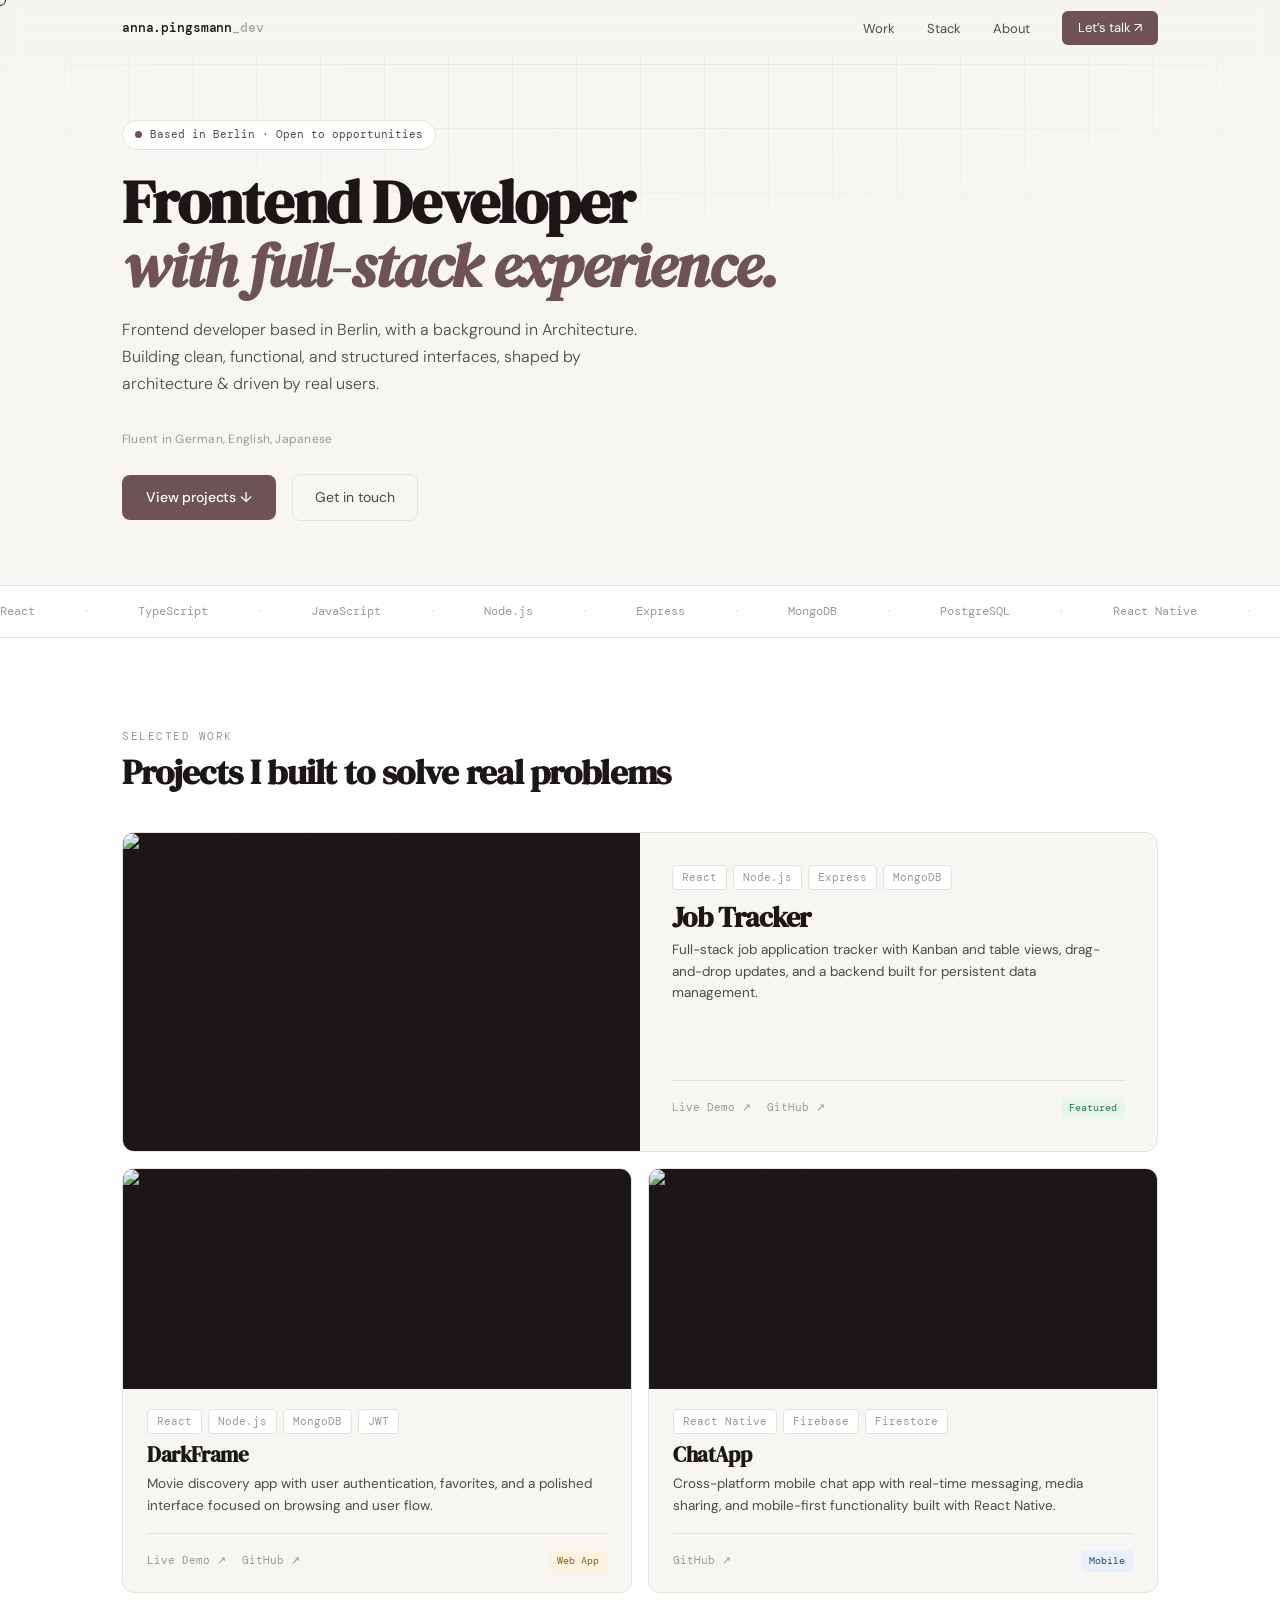
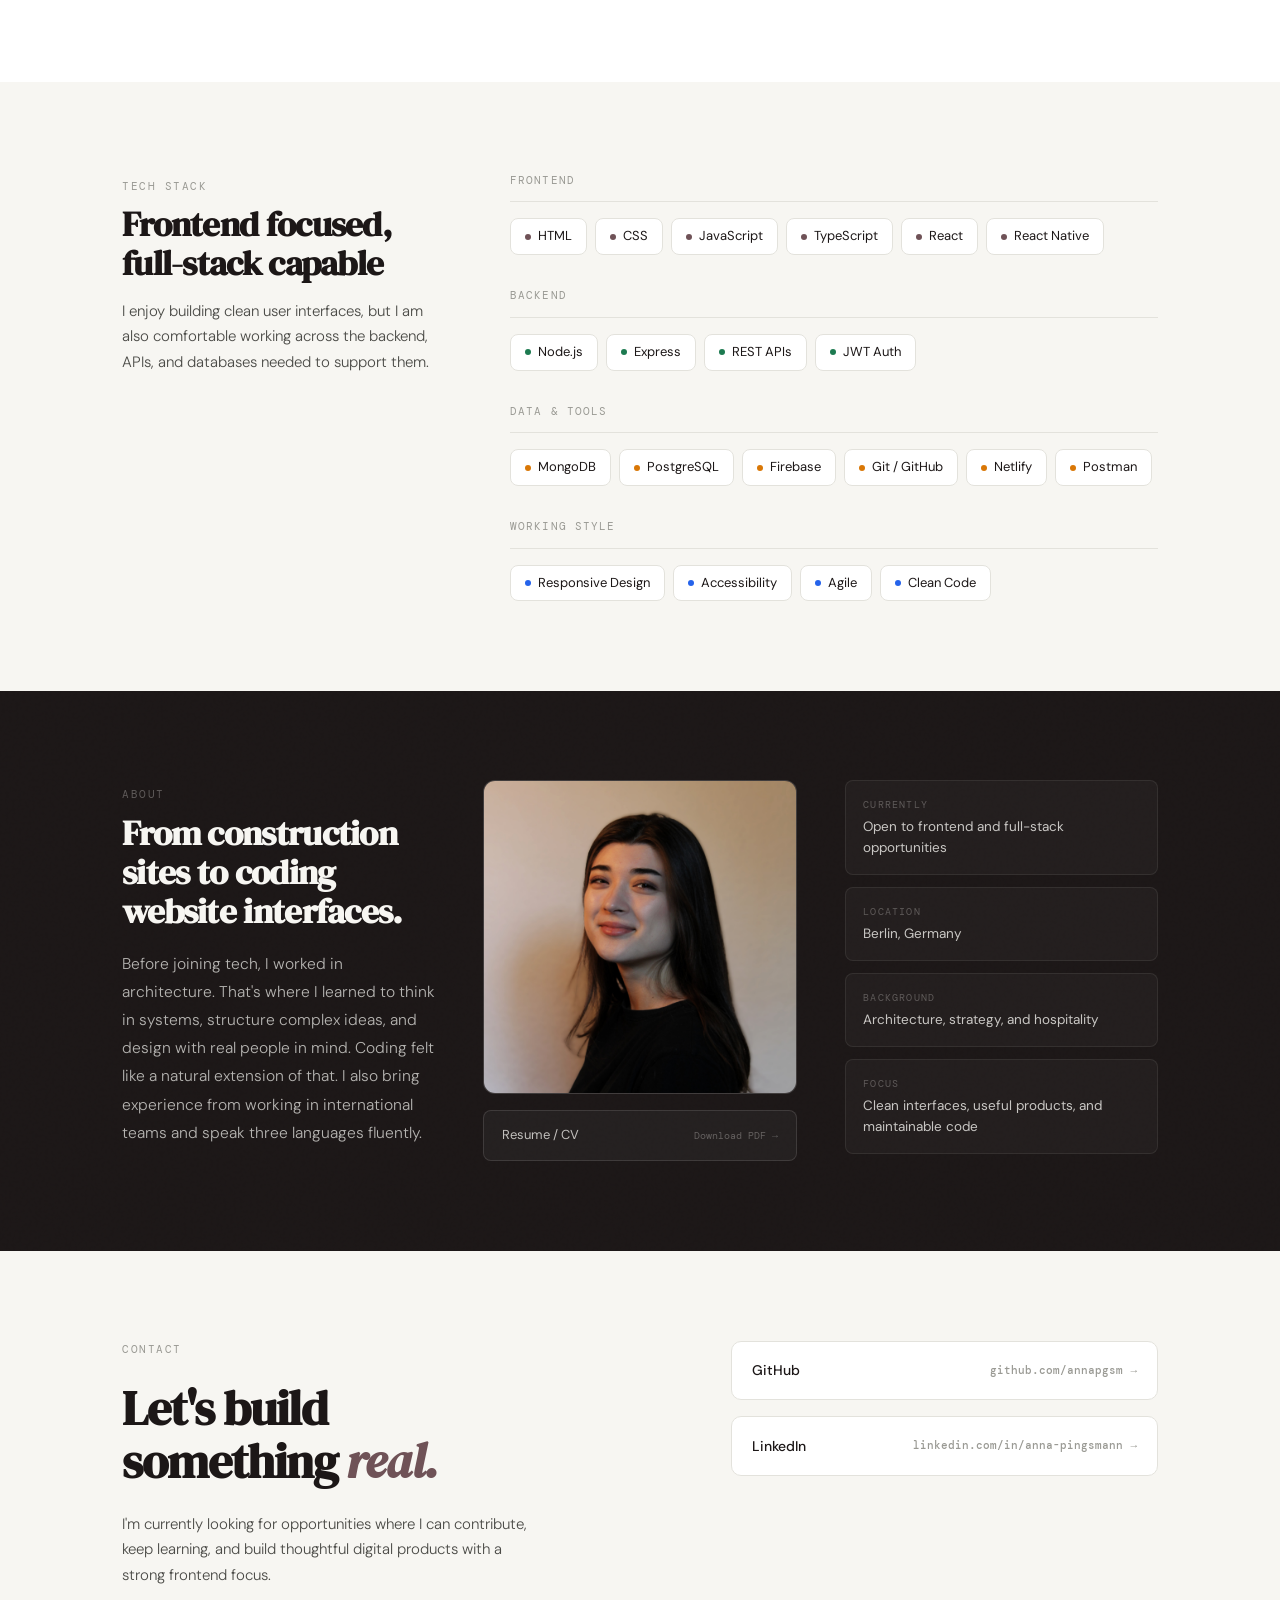
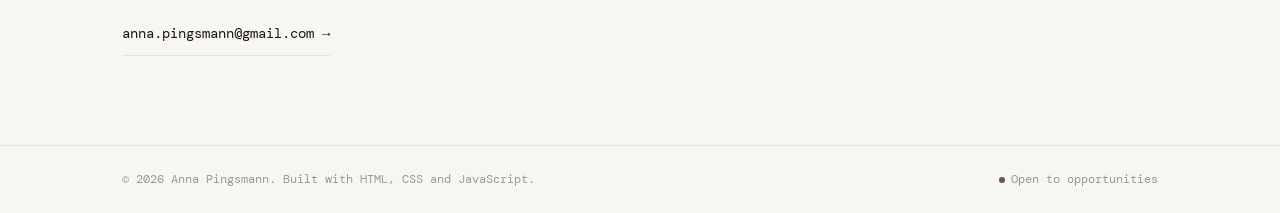
==== index.html @ ace4cfab "feat: set up portfolio layout with hero section, project cards, and styling improvements" ====
<!DOCTYPE html>
<html lang="en">
    <head>
        <meta charset="UTF-8" />
        <meta name="viewport" content="width=device-width, initial-scale=1.0" />
        <title>Anna Pingsmann | Frontend Developer</title>
        <link rel="preconnect" href="https://fonts.googleapis.com">
<link rel="preconnect" href="https://fonts.gstatic.com" crossorigin>
<link href="https://fonts.googleapis.com/css2?family=DM+Serif+Display:ital@0;1&family=DM+Mono:wght@300;400;500&family=DM+Sans:ital,opsz,wght@0,9..40,300;0,9..40,400;0,9..40,500;1,9..40,300&display=swap" rel="stylesheet">
        <link rel="stylesheet" href="styles.css" />
    </head>

    <body>
        <div class="cursor" id="cursor"></div>

        <nav id="nav">
            <div class="nav-inner">
                <a href="#hero" class="nav-logo">anna.pingsmann<span class="nav-logo-suffix">_dev</span></a>

                <ul class="nav-links">
                    <li><a href="#projects">Work</a></li>
                    <li><a href="#skills">Stack</a></li>
                    <li><a href="#about">About</a></li>
                    <li><a href="#contact" class="nav-cta">Let’s talk ↗</a></li>
                </ul>
            </div>
        </nav>

        <main>
            <section id="hero">
                <div class="hero-grid-bg"></div>

                <div class="container hero-inner">
                    <div class="hero-status">
                        <div class="hero-status-dot"></div>
                        <span>Based in Berlin · Open to opportunities</span>
                    </div>

                    <h1 class="hero-headline">
                        Frontend Developer<br />
                        <em>with full-stack experience.</em>
                    </h1>

                    <p class="hero-sub">
Frontend developer based in Berlin, with a background in Architecture. Building clean, functional, and structured interfaces, shaped by architecture & driven by real users.                    </p>

                    <p class="hero-meta">
                     Fluent in German, English, Japanese
                    </p>
                    <br/>
                    <div class="hero-actions">
                        <a href="#projects" class="btn-primary">View projects ↓</a>
                        <a href="#contact" class="btn-secondary">Get in touch</a>
                    </div>
                </div>
            </section>

            <div class="marquee-section" aria-hidden="true">
                <div class="marquee-track">
                    <span class="marquee-item">React</span>
                    <span class="marquee-item">TypeScript</span>
                    <span class="marquee-item">JavaScript</span>
                    <span class="marquee-item">Node.js</span>
                    <span class="marquee-item">Express</span>
                    <span class="marquee-item">MongoDB</span>
                    <span class="marquee-item">PostgreSQL</span>
                    <span class="marquee-item">React Native</span>
                    <span class="marquee-item">Firebase</span>
                    <span class="marquee-item">REST APIs</span>
                    <span class="marquee-item">Git / GitHub</span>
                    <span class="marquee-item">Responsive Design</span>

                    <span class="marquee-item">React</span>
                    <span class="marquee-item">TypeScript</span>
                    <span class="marquee-item">JavaScript</span>
                    <span class="marquee-item">Node.js</span>
                    <span class="marquee-item">Express</span>
                    <span class="marquee-item">MongoDB</span>
                    <span class="marquee-item">PostgreSQL</span>
                    <span class="marquee-item">React Native</span>
                    <span class="marquee-item">Firebase</span>
                    <span class="marquee-item">REST APIs</span>
                    <span class="marquee-item">Git / GitHub</span>
                    <span class="marquee-item">Responsive Design</span>
                </div>
            </div>

            <section id="projects">
                <div class="container">
                    <div class="section-header reveal">
                        <div class="section-header-left">
                            <span class="section-label">Selected work</span>
                            <h2 class="section-title">Projects I built to solve real problems</h2>
                        </div>
                    </div>

                    <div class="projects-grid">
                        <article class="project-card featured reveal">
                            <div class="card-preview">
                                <img
                                    src="assets/projects/job-tracker/job-tracker-cover.jpg"
                                    alt="Screenshot of the Job Tracker application"
                                    class="project-image"
                                />
                            </div>

                            <div class="card-body">
                                <div>
                                    <div class="card-tags card-tags-large">
                                        <span class="tag">React</span>
                                        <span class="tag">Node.js</span>
                                        <span class="tag">Express</span>
                                        <span class="tag">MongoDB</span>
                                    </div>

                                    <h3 class="card-title">Job Tracker</h3>

                                    <p class="card-desc">
                                        Full-stack job application tracker with Kanban and table views,
                                        drag-and-drop updates, and a backend built for persistent data
                                        management.
                                    </p>
                                </div>

                                <div class="card-foot">
                                    <div class="card-links">
                                        <a href="#" class="card-link">Live Demo ↗</a>
                                        <a href="#" class="card-link">GitHub ↗</a>
                                    </div>
                                    <span class="card-badge badge-green">Featured</span>
                                </div>
                            </div>
                        </article>

                        <article class="project-card reveal reveal-delay-1">
                            <div class="card-preview">
                                <img
                                    src="assets/projects/darkframe/darkframe-cover.jpg"
                                    alt="Screenshot of the DarkFrame application"
                                    class="project-image"
                                />
                            </div>

                            <div class="card-body">
                                <div>
                                    <div class="card-tags card-tags-small">
                                        <span class="tag">React</span>
                                        <span class="tag">Node.js</span>
                                        <span class="tag">MongoDB</span>
                                        <span class="tag">JWT</span>
                                    </div>

                                    <h3 class="card-title">DarkFrame</h3>

                                    <p class="card-desc">
                                        Movie discovery app with user authentication, favorites, and a
                                        polished interface focused on browsing and user flow.
                                    </p>
                                </div>

                                <div class="card-foot">
                                    <div class="card-links">
                                        <a href="#" class="card-link">Live Demo ↗</a>
                                        <a href="#" class="card-link">GitHub ↗</a>
                                    </div>
                                    <span class="card-badge badge-amber">Web App</span>
                                </div>
                            </div>
                        </article>

                        <article class="project-card reveal reveal-delay-2">
                            <div class="card-preview">
                                <img
                                    src="assets/projects/chatapp/chatapp-cover.jpg"
                                    alt="Screenshot of the ChatApp mobile application"
                                    class="project-image"
                                />
                            </div>

                            <div class="card-body">
                                <div>
                                    <div class="card-tags card-tags-small">
                                        <span class="tag">React Native</span>
                                        <span class="tag">Firebase</span>
                                        <span class="tag">Firestore</span>
                                    </div>

                                    <h3 class="card-title">ChatApp</h3>

                                    <p class="card-desc">
                                        Cross-platform mobile chat app with real-time messaging, media
                                        sharing, and mobile-first functionality built with React Native.
                                    </p>
                                </div>

                                <div class="card-foot">
                                    <div class="card-links">
                                        <a href="#" class="card-link">GitHub ↗</a>
                                    </div>
                                    <span class="card-badge badge-blue">Mobile</span>
                                </div>
                            </div>
                        </article>
                    </div>
                </div>
            </section>

            <section id="skills">
                <div class="container">
                    <div class="skills-layout">
                        <div class="skills-intro reveal">
                            <span class="section-label">Tech stack</span>
                            <h2 class="section-title skills-title">Frontend focused,<br />full-stack capable</h2>
                            <p>
                                I enjoy building clean user interfaces, but I am also comfortable
                                working across the backend, APIs, and databases needed to support them.
                            </p>
                        </div>

                        <div class="skills-groups">
                            <div class="reveal">
                                <div class="skill-group-label">Frontend</div>
                                <div class="skill-items">
                                    <span class="skill-pill"><span class="skill-dot dot-accent"></span>HTML</span>
                                    <span class="skill-pill"><span class="skill-dot dot-accent"></span>CSS</span>
                                    <span class="skill-pill"><span class="skill-dot dot-accent"></span>JavaScript</span>
                                    <span class="skill-pill"><span class="skill-dot dot-accent"></span>TypeScript</span>
                                    <span class="skill-pill"><span class="skill-dot dot-accent"></span>React</span>
                                    <span class="skill-pill"><span class="skill-dot dot-accent"></span>React Native</span>
                                </div>
                            </div>

                            <div class="reveal reveal-delay-1">
                                <div class="skill-group-label">Backend</div>
                                <div class="skill-items">
                                    <span class="skill-pill"><span class="skill-dot dot-green"></span>Node.js</span>
                                    <span class="skill-pill"><span class="skill-dot dot-green"></span>Express</span>
                                    <span class="skill-pill"><span class="skill-dot dot-green"></span>REST APIs</span>
                                    <span class="skill-pill"><span class="skill-dot dot-green"></span>JWT Auth</span>
                                </div>
                            </div>

                            <div class="reveal reveal-delay-2">
                                <div class="skill-group-label">Data &amp; Tools</div>
                                <div class="skill-items">
                                    <span class="skill-pill"><span class="skill-dot dot-amber"></span>MongoDB</span>
                                    <span class="skill-pill"><span class="skill-dot dot-amber"></span>PostgreSQL</span>
                                    <span class="skill-pill"><span class="skill-dot dot-amber"></span>Firebase</span>
                                    <span class="skill-pill"><span class="skill-dot dot-amber"></span>Git / GitHub</span>
                                    <span class="skill-pill"><span class="skill-dot dot-amber"></span>Netlify</span>
                                    <span class="skill-pill"><span class="skill-dot dot-amber"></span>Postman</span>
                                </div>
                            </div>

                            <div class="reveal reveal-delay-3">
                                <div class="skill-group-label">Working Style</div>
                                <div class="skill-items">
                                    <span class="skill-pill"><span class="skill-dot dot-blue"></span>Responsive Design</span>
                                    <span class="skill-pill"><span class="skill-dot dot-blue"></span>Accessibility</span>
                                    <span class="skill-pill"><span class="skill-dot dot-blue"></span>Agile</span>
                                    <span class="skill-pill"><span class="skill-dot dot-blue"></span>Clean Code</span>
                                </div>
                            </div>
                        </div>
                    </div>
                </div>
            </section>

            <section id="about">
                <div class="about-noise"></div>

                <div class="container">
                    <div class="about-layout">
                        <div class="reveal">
                            <span class="section-label">About</span>
                            <h2 class="section-title">From construction sites to coding<br />website interfaces.</h2>
                            <p class="about-text">
                                Before joining tech, I worked in architecture. That's where I learned to think in systems, structure complex ideas, and design with real people in mind. 
                                Coding felt like a natural extension of that. 
                                I also bring experience from working in international teams and speak three languages fluently.
                            </p>
                        </div>

                        <div class="pfp-wrap reveal reveal-delay-1">
                            <div class="pfp">
                                <img
                                    src="assets/profile/profile.jpg"
                                    alt="Portrait of Anna Pingsmann"
                                    class="profile-image"
                                />
                            </div>

                            <a href="assets/resume.pdf" class="resume-btn" target="_blank" rel="noopener">
                                Resume / CV
                                <span>Download PDF →</span>
                            </a>
                        </div>

                        <div class="about-facts reveal reveal-delay-2">
                            <div class="about-fact">
                                <div class="about-fact-label">Currently</div>
                                <div class="about-fact-val">Open to frontend and full-stack opportunities</div>
                            </div>

                            <div class="about-fact">
                                <div class="about-fact-label">Location</div>
                                <div class="about-fact-val">Berlin, Germany</div>
                            </div>

                            <div class="about-fact">
                                <div class="about-fact-label">Background</div>
                                <div class="about-fact-val">Architecture, strategy, and hospitality</div>
                            </div>

                            <div class="about-fact">
                                <div class="about-fact-label">Focus</div>
                                <div class="about-fact-val">Clean interfaces, useful products, and maintainable code</div>
                            </div>
                        </div>
                    </div>
                </div>
            </section>

            <section id="contact">
                <div class="container">
                    <div class="contact-inner">
                        <div class="contact-left reveal">
                            <span class="section-label">Contact</span>
                            <h2 class="contact-tagline">Let's build<br />something <em>real.</em></h2>
                            <p class="contact-sub">
                                I'm currently looking for opportunities where I can contribute, keep
                                learning, and build thoughtful digital products with a strong frontend focus.
                            </p>
                            <a href="mailto:anna.pingsmann@gmail.com" class="contact-email">
                                anna.pingsmann@gmail.com →
                            </a>
                        </div>

                        <div class="contact-right reveal reveal-delay-1">
                            <a href="https://github.com/annapgsm" class="contact-link" target="_blank" rel="noopener">
                                GitHub
                                <span>github.com/annapgsm →</span>
                            </a>

                            <a href="https://linkedin.com/in/anna-pingsmann" class="contact-link" target="_blank" rel="noopener">
                                LinkedIn
                                <span>linkedin.com/in/anna-pingsmann →</span>
                            </a>
                        </div>
                    </div>
                </div>
            </section>
        </main>

        <footer>
            <div class="footer-inner">
                <span class="footer-copy">© 2026 Anna Pingsmann. Built with HTML, CSS and JavaScript.</span>
                <span class="footer-available"><span class="avail-dot"></span>Open to opportunities</span>
            </div>
        </footer>

        <script src="script.js"></script>
    </body>
</html>
---- styles.css ----
/* =========================================================
   1. RESET + DESIGN TOKENS
   - Basic reset
   - Global colors, fonts, spacing variables
   ========================================================= */

*,
*::before,
*::after {
    box-sizing: border-box;
    margin: 0;
    padding: 0;
}

:root {
    --bg: #f7f6f2;
    --surface: #ffffff;
    --ink: #1c1717;
    --ink-2: #4a4a46;
    --ink-3: #9a9a94;
    --rule: #e3e2dc;

    --accent: #6f5257;
    --accent-muted: #f2e4dc;
    --accent-text: #8a3e22;

    --green: #1c7a50;
    --green-bg: #e8f5ee;

    --amber: #92600a;
    --amber-bg: #fdf3e0;

    --blue: #1a4a8a;
    --blue-bg: #e8f0fc;

    --serif: "DM Serif Display", Georgia, serif;
    --sans: "DM Sans", system-ui, sans-serif;
    --mono: "DM Mono", "Courier New", monospace;

    --max: 1100px;
    --gap: clamp(1rem, 4vw, 2rem);
    --section-py: clamp(3.5rem, 7vw, 6rem);
}

html {
    scroll-behavior: smooth;
}

body {
    background: var(--bg);
    color: var(--ink);
    font-family: var(--sans);
    font-size: 16px;
    line-height: 1.6;
    -webkit-font-smoothing: antialiased;
    overflow-x: hidden;
}

a {
    color: inherit;
    text-decoration: none;
}

img {
    display: block;
    width: 100%;
    max-width: 100%;
}

/* =========================================================
   2. GLOBAL LAYOUT HELPERS
   - Shared container
   - Shared section spacing
   ========================================================= */

.container {
    max-width: var(--max);
    margin: 0 auto;
    padding: 0 var(--gap);
}

section {
    padding: var(--section-py) 0;
}

/* =========================================================
   3. CUSTOM CURSOR
   - Small custom cursor for desktop
   - Keep subtle so it feels refined, not gimmicky
   ========================================================= */

.cursor {
    width: 12px;
    height: 12px;
    border: 1.5px solid var(--ink);
    border-radius: 50%;
    position: fixed;
    top: 0;
    left: 0;
    pointer-events: none;
    z-index: 9999;
    transition: transform 0.15s ease;
    transform: translate(-50%, -50%);
    mix-blend-mode: multiply;
}

/* =========================================================
   4. NAVIGATION
   - Sticky top nav
   - Name/logo
   - Nav links and CTA button
   ========================================================= */

nav {
    position: fixed;
    top: 0;
    left: 0;
    right: 0;
    z-index: 100;
    background: color-mix(in srgb, var(--bg) 90%, transparent);
    backdrop-filter: blur(12px);
    -webkit-backdrop-filter: blur(12px);
    border-bottom: 1px solid transparent;
    transition: border-color 0.3s;
}

nav.scrolled {
    border-color: var(--rule);
}

.nav-inner {
    max-width: var(--max);
    margin: 0 auto;
    padding: 0 var(--gap);
    height: 56px;
    display: flex;
    align-items: center;
    justify-content: space-between;
}

.nav-logo {
    font-family: var(--mono);
    font-size: 13px;
    font-weight: 500;
    color: var(--ink);
    letter-spacing: -0.01em;
}

.nav-logo-suffix {
    opacity: 0.35;
}

.nav-links {
    display: flex;
    align-items: center;
    gap: 2rem;
    list-style: none;
}

.nav-links a {
    font-size: 13px;
    color: var(--ink-2);
    transition: color 0.15s;
    font-weight: 400;
}

.nav-links a:hover {
    color: var(--ink);
}

.nav-cta {
    display: inline-flex;
    align-items: center;
    gap: 6px;
    padding: 7px 16px;
    background: var(--accent);
    color: #fff !important;
    border-radius: 6px;
    font-size: 13px;
    font-weight: 500;
    transition: opacity 0.15s;
}

.nav-cta:hover {
    opacity: 0.85;
}

/* =========================================================
   5. HERO SECTION
   - Intro section at the top
   - Status pill, headline, paragraph, action buttons
   - Decorative grid background
   ========================================================= */

#hero {
    padding-top: calc(56px + clamp(2.5rem, 5vw, 4rem));
    padding-bottom: clamp(2.5rem, 5vw, 4rem);
    position: relative;
    overflow: hidden;
}

.hero-grid-bg {
    position: absolute;
    inset: 0;
    background-image:
        linear-gradient(var(--rule) 1px, transparent 1px),
        linear-gradient(90deg, var(--rule) 1px, transparent 1px);
    background-size: 64px 64px;
    mask-image: radial-gradient(ellipse 80% 60% at 50% 0%, black 30%, transparent 80%);
    -webkit-mask-image: radial-gradient(ellipse 80% 60% at 50% 0%, black 30%, transparent 80%);
    opacity: 0.6;
}

.hero-inner {
    position: relative;
    z-index: 2;
}

.hero-status {
    display: inline-flex;
    align-items: center;
    gap: 8px;
    padding: 5px 12px;
    background: var(--surface);
    border: 1px solid var(--rule);
    border-radius: 100px;
    margin-bottom: 1.25rem;
    opacity: 0;
    animation: fadeUp 0.6s 0.1s forwards;
}

.hero-status-dot {
    width: 7px;
    height: 7px;
    border-radius: 50%;
    background: var(--accent);
    animation: pulse 2.5s infinite;
}

.hero-status span {
    font-family: var(--mono);
    font-size: 11px;
    color: var(--ink-2);
}

.hero-headline {
    max-width: 700px;
    margin-bottom: 1.1rem;
    opacity: 0;
    animation: fadeUp 0.6s 0.2s forwards;
    font-family: var(--serif);
    font-size: clamp(2.2rem, 5vw, 3.8rem);
    line-height: 1.06;
    letter-spacing: -0.02em;
    color: var(--ink);
}

.hero-headline em {
    font-style: italic;
    color: var(--accent);
}

.hero-sub {
    max-width: 520px;
    font-size: 1rem;
    color: var(--ink-2);
    line-height: 1.7;
    margin-bottom: 2rem;
    font-weight: 300;
    opacity: 0;
    animation: fadeUp 0.6s 0.3s forwards;
}

.hero-meta {
    margin-top: 1.25rem;
    font-size: 12px;
    letter-spacing: 0.02em;
    color: var(--ink-3);
    opacity: 0;
    animation: fadeUp 0.6s 0.5s forwards;
}

.hero-actions {
    display: flex;
    align-items: center;
    gap: 1rem;
    flex-wrap: wrap;
    opacity: 0;
    animation: fadeUp 0.6s 0.4s forwards;
}

/* =========================================================
   6. BUTTONS
   - Primary and secondary hero buttons
   ========================================================= */

.btn-primary {
    display: inline-flex;
    align-items: center;
    gap: 8px;
    padding: 11px 24px;
    background: var(--accent);
    color: #fff;
    border-radius: 8px;
    font-size: 14px;
    font-weight: 500;
    transition: opacity 0.15s, transform 0.15s;
    letter-spacing: -0.01em;
}

.btn-primary:hover {
    opacity: 0.85;
    transform: translateY(-1px);
}

.btn-secondary {
    display: inline-flex;
    align-items: center;
    gap: 8px;
    padding: 11px 22px;
    background: transparent;
    color: var(--ink-2);
    border: 1px solid var(--rule);
    border-radius: 8px;
    font-size: 14px;
    font-weight: 400;
    transition: border-color 0.15s, color 0.15s, transform 0.15s;
}

.btn-secondary:hover {
    border-color: var(--ink-3);
    color: var(--ink);
    transform: translateY(-1px);
}

/* =========================================================
   7. MARQUEE STRIP
   - Horizontal moving strip of skills / tools
   - Decorative support section after hero
   ========================================================= */

.marquee-section {
    border-top: 1px solid var(--rule);
    border-bottom: 1px solid var(--rule);
    padding: 1rem 0;
    overflow: hidden;
    background: var(--surface);
}

.marquee-track {
    display: flex;
    gap: 3rem;
    animation: marquee 60s linear infinite;
    width: max-content;
}

.marquee-item {
    font-family: var(--mono);
    font-size: 12px;
    color: var(--ink-3);
    white-space: nowrap;
    display: flex;
    align-items: center;
    gap: 3rem;
}

.marquee-item::after {
    content: "·";
    color: var(--rule);
}

/* =========================================================
   8. SHARED SECTION HEADERS
   - Reused in projects and potentially other sections
   ========================================================= */

.section-header {
    display: flex;
    align-items: flex-end;
    justify-content: space-between;
    margin-bottom: 2.5rem;
    gap: 1rem;
    flex-wrap: wrap;
}

.section-header-left {
    display: flex;
    flex-direction: column;
    gap: 0.5rem;
}

.section-label {
    font-family: var(--mono);
    font-size: 11px;
    letter-spacing: 0.14em;
    text-transform: uppercase;
    color: var(--ink-3);
}

.section-title {
    font-family: var(--serif);
    font-size: clamp(1.5rem, 3vw, 2.2rem);
    line-height: 1.1;
    letter-spacing: -0.02em;
}

/* =========================================================
   9. PROJECTS SECTION
   - Project grid layout
   - Cards, screenshots, tags, links, badges
   ========================================================= */

#projects {
    background: var(--surface);
}

.projects-grid {
    display: grid;
    grid-template-columns: 1fr 1fr;
    gap: 1rem;
}

.project-card {
    background: var(--bg);
    border: 1px solid var(--rule);
    border-radius: 12px;
    overflow: hidden;
    position: relative;
    transition: border-color 0.2s, transform 0.2s, box-shadow 0.2s;
    display: flex;
    flex-direction: column;
}

.project-card:hover {
    border-color: var(--accent);
    transform: translateY(-2px);
    box-shadow: 0 8px 32px rgba(184, 92, 56, 0.1);
}

.project-card.featured {
    grid-column: 1 / -1;
    flex-direction: row;
    min-height: 320px;
}

.card-preview {
    background: var(--ink);
    position: relative;
    overflow: hidden;
    flex-shrink: 0;
}

.project-card.featured .card-preview {
    width: 50%;
}

.project-card:not(.featured) .card-preview {
    height: 220px;
}

.project-image {
    width: 100%;
    height: 100%;
    object-fit: cover;
    object-position: top center;
    transition: transform 0.35s ease;
}

.project-card:hover .project-image {
    transform: scale(1.02);
}

.card-body {
    padding: 1.25rem 1.5rem;
    flex: 1;
    display: flex;
    flex-direction: column;
    justify-content: space-between;
    gap: 1rem;
}

.project-card.featured .card-body {
    padding: 2rem;
}

.card-tags {
    display: flex;
    flex-wrap: wrap;
    gap: 6px;
}

.card-tags-large {
    margin-bottom: 12px;
}

.card-tags-small {
    margin-bottom: 10px;
}

.tag {
    font-family: var(--mono);
    font-size: 11px;
    padding: 3px 9px;
    border-radius: 4px;
    border: 1px solid var(--rule);
    color: var(--ink-3);
    background: var(--surface);
}

.card-title {
    font-family: var(--serif);
    font-size: 1.3rem;
    letter-spacing: -0.02em;
    line-height: 1.1;
    margin-bottom: 6px;
}

.project-card.featured .card-title {
    font-size: 1.75rem;
}

.card-desc {
    font-size: 13.5px;
    color: var(--ink-2);
    line-height: 1.6;
}

.card-foot {
    display: flex;
    align-items: center;
    justify-content: space-between;
    gap: 1rem;
    flex-wrap: wrap;
    padding-top: 1rem;
    border-top: 1px solid var(--rule);
}

.card-links {
    display: flex;
    align-items: center;
    gap: 1rem;
    flex-wrap: wrap;
}

.card-link {
    font-family: var(--mono);
    font-size: 11px;
    color: var(--ink-3);
    display: inline-flex;
    align-items: center;
    gap: 5px;
    transition: color 0.15s, gap 0.2s;
}

.card-link:hover {
    color: var(--accent);
    gap: 9px;
}

.card-badge {
    font-family: var(--mono);
    font-size: 10px;
    padding: 3px 8px;
    border-radius: 4px;
}

.badge-green {
    background: var(--green-bg);
    color: var(--green);
}

.badge-amber {
    background: var(--amber-bg);
    color: var(--amber);
}

.badge-blue {
    background: var(--blue-bg);
    color: var(--blue);
}

/* =========================================================
   10. SKILLS SECTION
   - Two-column layout
   - Intro on left, grouped skills on right
   ========================================================= */

#skills {
    background: var(--bg);
}

.skills-layout {
    display: grid;
    grid-template-columns: 1fr 2fr;
    gap: 4rem;
    align-items: start;
}

.skills-intro {
    position: sticky;
    top: 80px;
}

.skills-title {
    margin-top: 0.5rem;
}

.skills-intro p {
    font-size: 15px;
    color: var(--ink-2);
    line-height: 1.7;
    margin-top: 1rem;
    font-weight: 300;
}

.skills-groups {
    display: flex;
    flex-direction: column;
    gap: 2rem;
}

.skill-group-label {
    font-family: var(--mono);
    font-size: 11px;
    color: var(--ink-3);
    letter-spacing: 0.1em;
    text-transform: uppercase;
    margin-bottom: 1rem;
    padding-bottom: 0.75rem;
    border-bottom: 1px solid var(--rule);
}

.skill-items {
    display: flex;
    flex-wrap: wrap;
    gap: 8px;
}

.skill-pill {
    display: inline-flex;
    align-items: center;
    gap: 7px;
    padding: 7px 14px;
    background: var(--surface);
    border: 1px solid var(--rule);
    border-radius: 8px;
    font-size: 13px;
    font-weight: 400;
    color: var(--ink);
}

.skill-dot {
    width: 6px;
    height: 6px;
    border-radius: 50%;
    flex-shrink: 0;
}

.dot-accent {
    background: var(--accent);
}

.dot-green {
    background: var(--green);
}

.dot-amber {
    background: #d97706;
}

.dot-blue {
    background: #2563eb;
}

/* =========================================================
   11. ABOUT SECTION
   - Dark section
   - Text, profile image, quick facts
   ========================================================= */

#about {
    background: var(--ink);
    color: var(--bg);
    position: relative;
    overflow: hidden;
}

.about-noise {
    position: absolute;
    inset: 0;
    opacity: 0.12;
    pointer-events: none;
    background-image: url("data:image/svg+xml,%3Csvg viewBox='0 0 200 200' xmlns='http://www.w3.org/2000/svg'%3E%3Cfilter id='n'%3E%3CfeTurbulence type='fractalNoise' baseFrequency='0.85' numOctaves='4' stitchTiles='stitch'/%3E%3C/filter%3E%3Crect width='100%25' height='100%25' filter='url(%23n)' opacity='0.05'/%3E%3C/svg%3E");
}

.about-layout {
    position: relative;
    z-index: 2;
    display: grid;
    grid-template-columns: 1fr 1fr 1fr;
    gap: 3rem;
    align-items: start;
}

#about .section-label {
    color: rgba(247, 246, 242, 0.3);
}

#about .section-title {
    color: var(--bg);
    margin-top: 0.5rem;
}

.about-text {
    margin-top: 1.25rem;
    font-size: 0.975rem;
    color: rgba(247, 246, 242, 0.7);
    line-height: 1.8;
    font-weight: 300;
}

.pfp-wrap {
    display: flex;
    flex-direction: column;
    align-items: center;
    gap: 1rem;
}

.pfp {
    width: 100%;
    aspect-ratio: 1 / 1;
    border-radius: 12px;
    border: 1px solid rgba(247, 246, 242, 0.12);
    background: rgba(247, 246, 242, 0.05);
    overflow: hidden;
}

.profile-image {
    width: 100%;
    height: 100%;
    object-fit: cover;
}

.resume-btn {
    display: flex;
    align-items: center;
    justify-content: space-between;
    width: 100%;
    padding: 0.9rem 1.1rem;
    border: 1px solid rgba(247, 246, 242, 0.12);
    border-radius: 8px;
    background: rgba(247, 246, 242, 0.04);
    color: rgba(247, 246, 242, 0.75);
    font-size: 13px;
    transition: background 0.2s, border-color 0.2s;
}

.resume-btn:hover {
    background: rgba(247, 246, 242, 0.08);
    border-color: rgba(247, 246, 242, 0.2);
}

.resume-btn span {
    font-family: var(--mono);
    font-size: 10px;
    color: rgba(247, 246, 242, 0.3);
}

.about-facts {
    display: flex;
    flex-direction: column;
    gap: 0.75rem;
}

.about-fact {
    padding: 1rem 1.1rem;
    border: 1px solid rgba(247, 246, 242, 0.08);
    border-radius: 8px;
    background: rgba(247, 246, 242, 0.03);
    transition: background 0.2s, border-color 0.2s;
}

.about-fact:hover {
    background: rgba(247, 246, 242, 0.07);
    border-color: rgba(247, 246, 242, 0.15);
}

.about-fact-label {
    font-family: var(--mono);
    font-size: 10px;
    color: rgba(247, 246, 242, 0.28);
    letter-spacing: 0.12em;
    text-transform: uppercase;
    margin-bottom: 4px;
}

.about-fact-val {
    font-size: 13.5px;
    color: rgba(247, 246, 242, 0.78);
    line-height: 1.5;
}

/* =========================================================
   12. CONTACT SECTION
   - Final CTA area
   - Email + external links
   ========================================================= */

#contact {
    background: var(--bg);
}

.contact-inner {
    display: grid;
    grid-template-columns: 1.2fr 1fr;
    gap: 6rem;
    align-items: start;
}

.contact-left {
    display: flex;
    flex-direction: column;
    gap: 1.5rem;
}

.contact-tagline {
    font-family: var(--serif);
    font-size: clamp(2rem, 4vw, 3rem);
    line-height: 1.1;
    letter-spacing: -0.02em;
}

.contact-tagline em {
    font-style: italic;
    color: var(--accent);
}

.contact-sub {
    font-size: 15px;
    color: var(--ink-2);
    line-height: 1.7;
    font-weight: 300;
    max-width: 420px;
}

.contact-email {
    display: inline-flex;
    align-items: center;
    gap: 8px;
    font-family: var(--mono);
    font-size: 14px;
    color: var(--ink);
    padding: 10px 0;
    border-bottom: 1px solid var(--rule);
    transition: border-color 0.2s, gap 0.2s;
    width: fit-content;
}

.contact-email:hover {
    border-color: var(--accent);
    gap: 14px;
}

.contact-right {
    display: flex;
    flex-direction: column;
    gap: 1rem;
}

.contact-link {
    display: flex;
    align-items: center;
    justify-content: space-between;
    padding: 1.1rem 1.25rem;
    background: var(--surface);
    border: 1px solid var(--rule);
    border-radius: 10px;
    font-size: 14px;
    color: var(--ink);
    font-weight: 500;
    transition: border-color 0.2s, transform 0.15s, box-shadow 0.15s;
}

.contact-link:hover {
    border-color: var(--accent);
    transform: translateX(3px);
    box-shadow: 0 4px 16px rgba(184, 92, 56, 0.08);
}

.contact-link span {
    font-family: var(--mono);
    font-size: 11px;
    color: var(--ink-3);
}

/* =========================================================
   13. FOOTER
   - Small closing section
   ========================================================= */

footer {
    border-top: 1px solid var(--rule);
    padding: 1.5rem 0;
    background: var(--bg);
}

.footer-inner {
    max-width: var(--max);
    margin: 0 auto;
    padding: 0 var(--gap);
    display: flex;
    align-items: center;
    justify-content: space-between;
    flex-wrap: wrap;
    gap: 1rem;
}

.footer-copy {
    font-family: var(--mono);
    font-size: 12px;
    color: var(--ink-3);
}

.footer-available {
    display: flex;
    align-items: center;
    gap: 6px;
    font-family: var(--mono);
    font-size: 12px;
    color: var(--ink-3);
}

.avail-dot {
    width: 6px;
    height: 6px;
    border-radius: 50%;
    background: var(--accent);
}

/* =========================================================
   14. REVEAL ANIMATIONS
   - Used for fade/scroll reveal effects
   ========================================================= */

.reveal {
    opacity: 0;
    transform: translateY(22px);
    transition:
        opacity 0.6s cubic-bezier(0.16, 1, 0.3, 1),
        transform 0.6s cubic-bezier(0.16, 1, 0.3, 1);
}

.reveal.visible {
    opacity: 1;
    transform: translateY(0);
}

.reveal-delay-1 {
    transition-delay: 0.1s;
}

.reveal-delay-2 {
    transition-delay: 0.2s;
}

.reveal-delay-3 {
    transition-delay: 0.3s;
}

/* =========================================================
   15. KEYFRAMES
   - Reused animations for hero and marquee
   ========================================================= */

@keyframes fadeUp {
    from {
        opacity: 0;
        transform: translateY(18px);
    }
    to {
        opacity: 1;
        transform: translateY(0);
    }
}

@keyframes pulse {
    0%,
    100% {
        box-shadow: 0 0 0 0 color-mix(in srgb, var(--accent) 35%, transparent);
    }
    60% {
        box-shadow: 0 0 0 5px transparent;
    }
}

@keyframes marquee {
    from {
        transform: translateX(0);
    }
    to {
        transform: translateX(-50%);
    }
}

/* =========================================================
   16. RESPONSIVE STYLES
   - Tablet and mobile layout adjustments
   ========================================================= */

@media (max-width: 768px) {
    .cursor {
        display: none;
    }

    .nav-links {
        display: none;
    }

    .projects-grid {
        grid-template-columns: 1fr;
    }

    .project-card.featured {
        flex-direction: column;
        min-height: auto;
    }

    .project-card.featured .card-preview {
        width: 100%;
        height: 240px;
    }

    .project-card:not(.featured) .card-preview {
        height: 220px;
    }

    .skills-layout {
        grid-template-columns: 1fr;
        gap: 2rem;
    }

    .skills-intro {
        position: static;
    }

    .about-layout {
        grid-template-columns: 1fr;
        gap: 2rem;
    }

    .contact-inner {
        grid-template-columns: 1fr;
        gap: 3rem;
    }
}
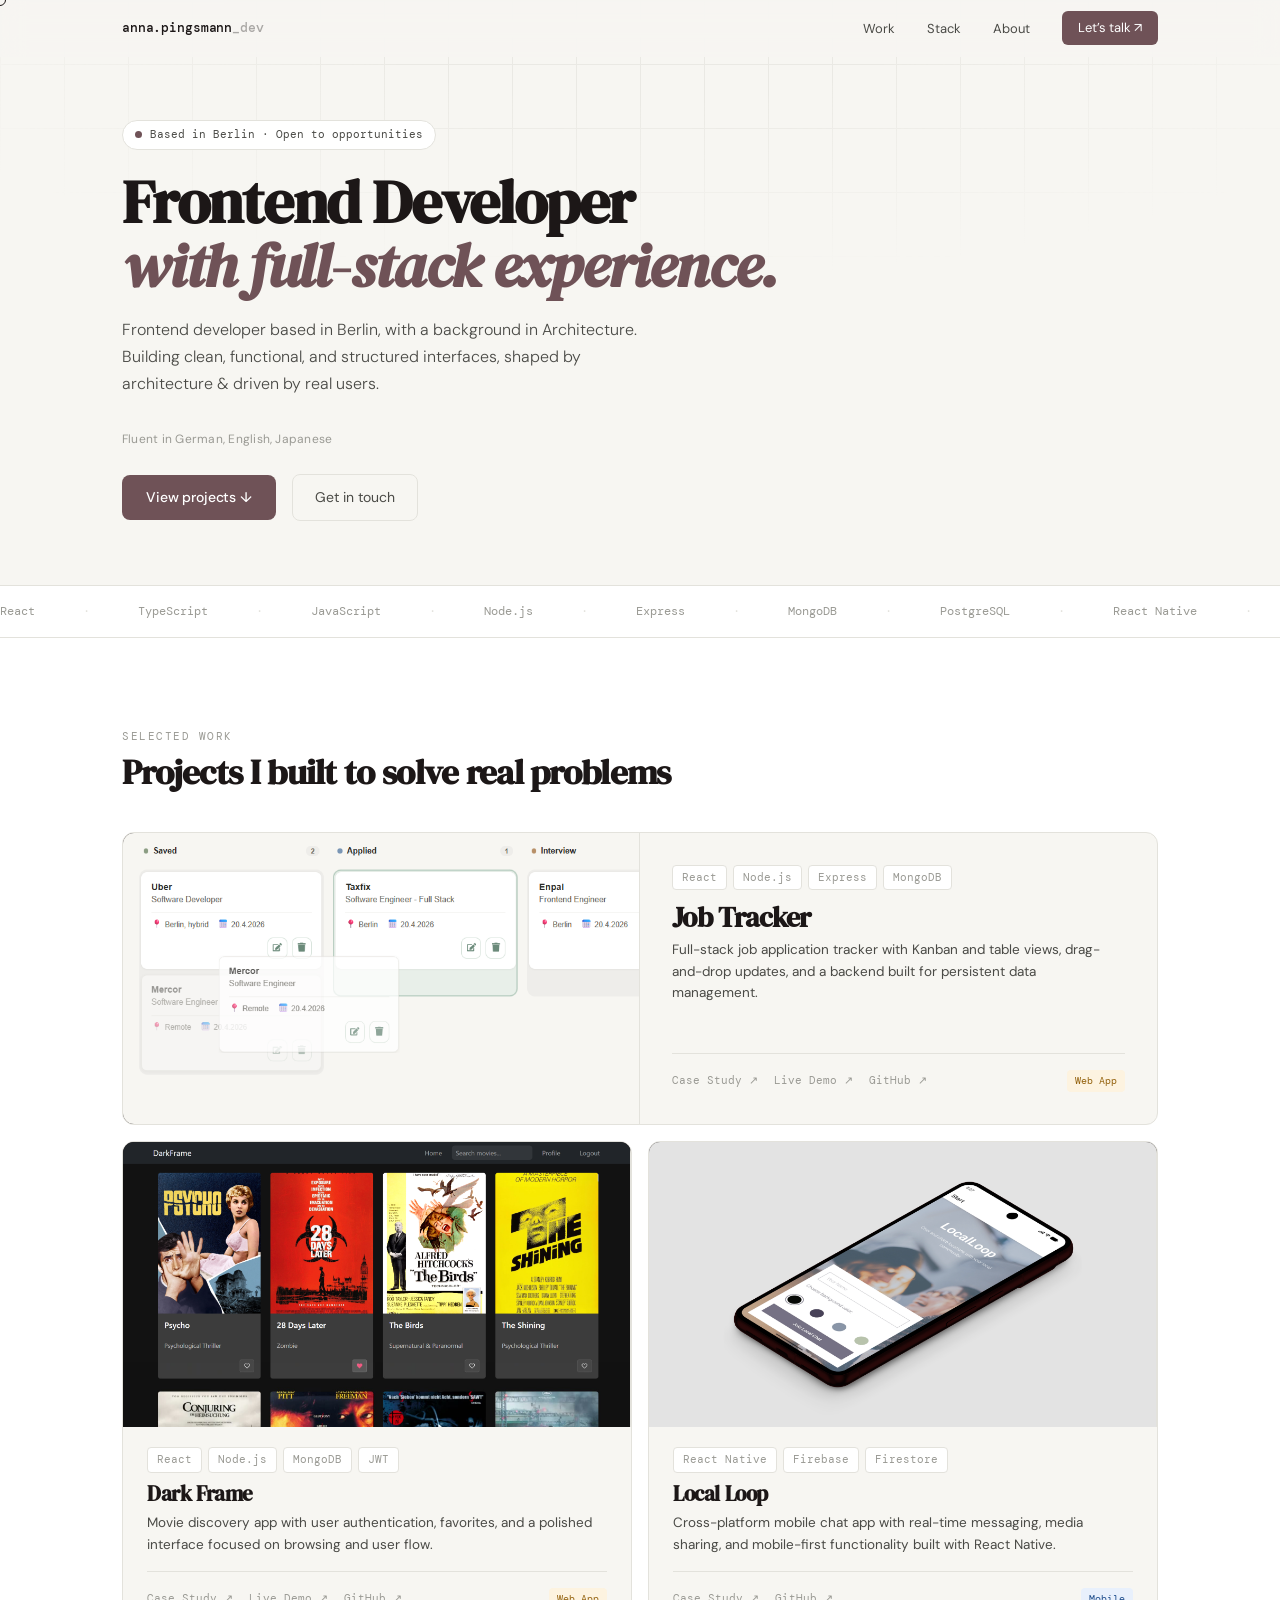
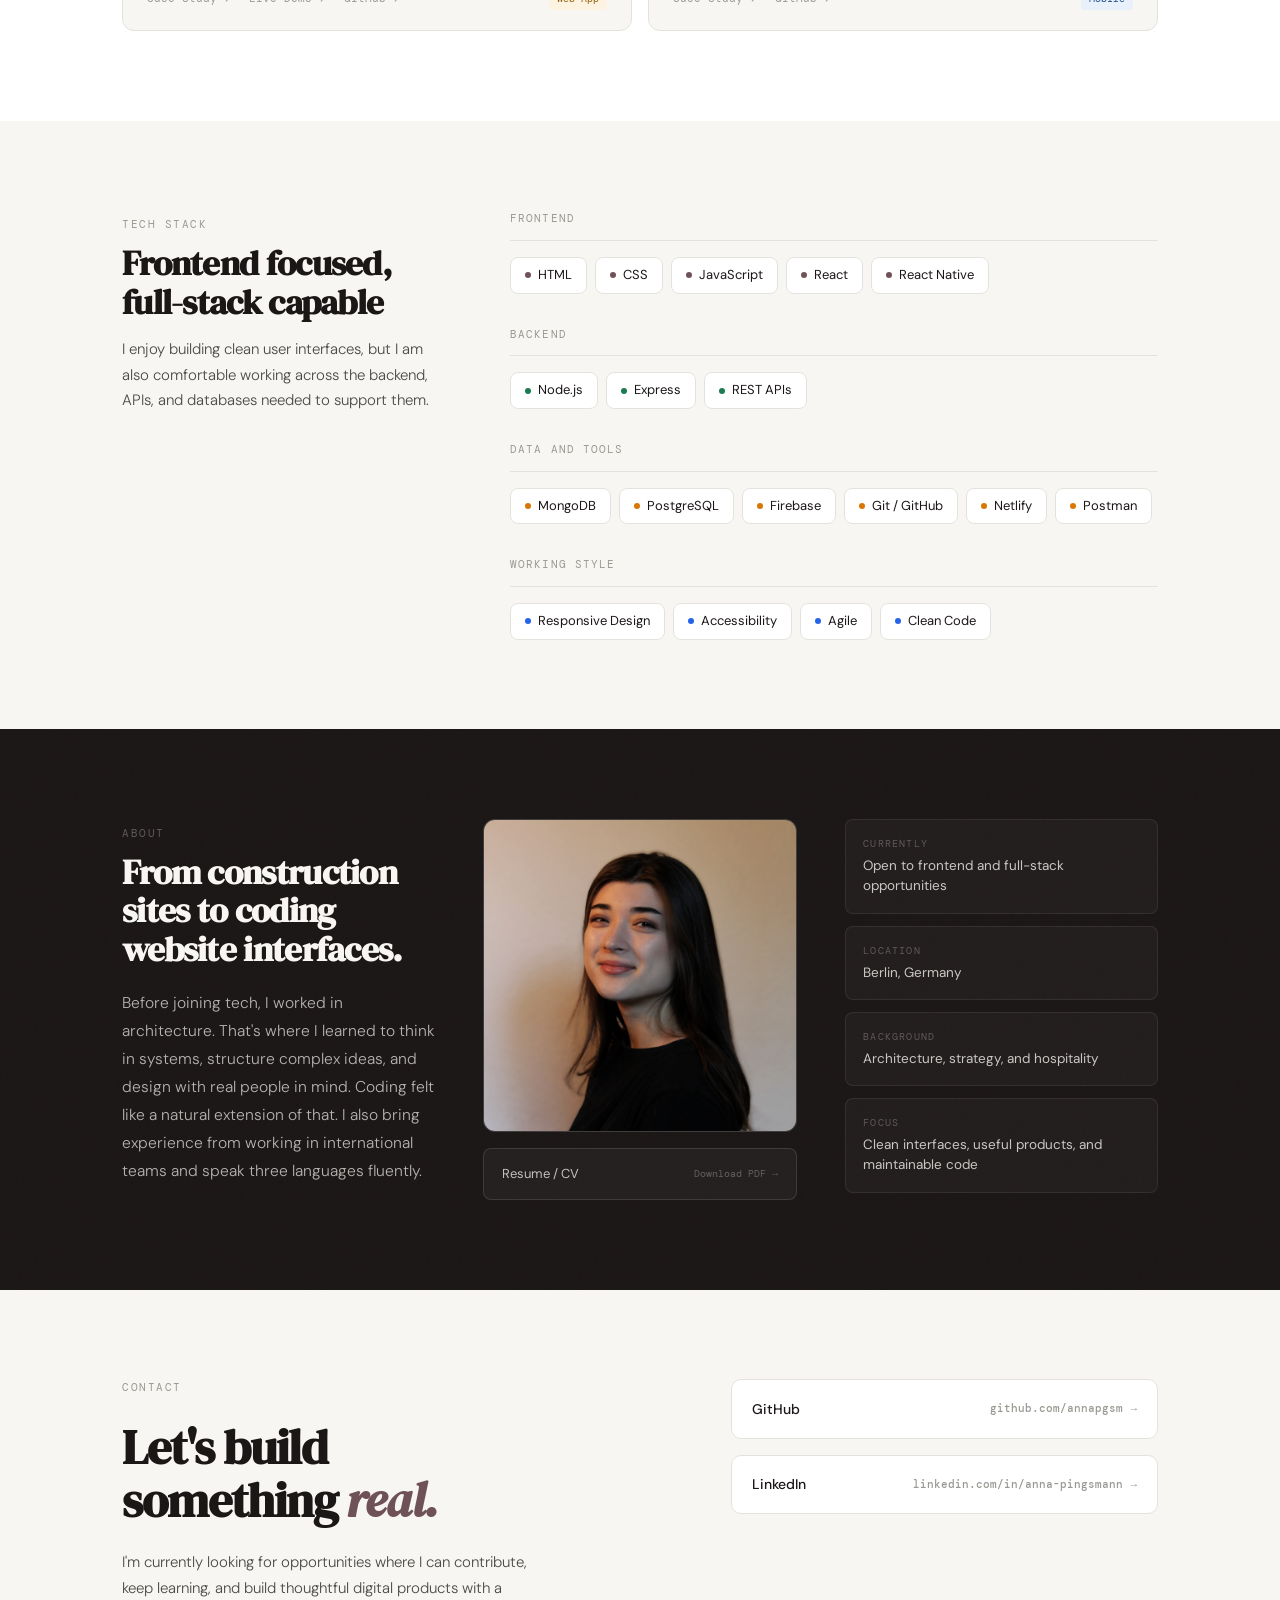
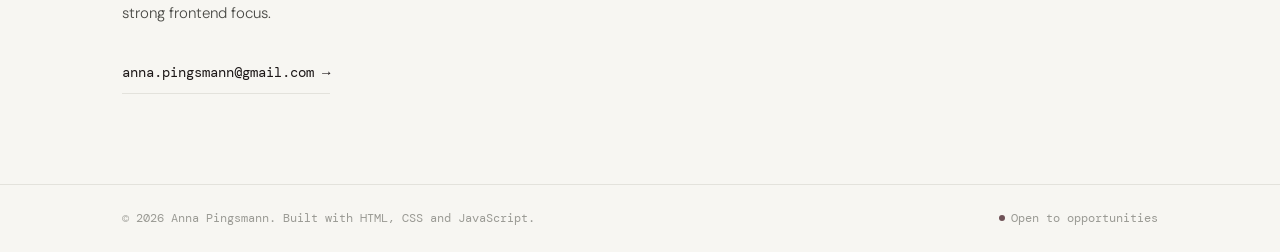
==== commit c25e34da: "feat: add project details html" ====
--- a/index.html
+++ b/index.html
@@ -98,7 +98,7 @@
                         <article class="project-card featured reveal">
                             <div class="card-preview">
                                 <img
-                                    src="assets/projects/job-tracker/job-tracker-cover.jpg"
+                                    src="assets/projects/job-tracker/drag.png"
                                     alt="Screenshot of the Job Tracker application"
                                     class="project-image"
                                 />
@@ -124,10 +124,11 @@
 
                                 <div class="card-foot">
                                     <div class="card-links">
-                                        <a href="#" class="card-link">Live Demo ↗</a>
-                                        <a href="#" class="card-link">GitHub ↗</a>
-                                    </div>
-                                    <span class="card-badge badge-green">Featured</span>
+                                        <a href="projects/job-tracker/index.html" class="card-link">Case Study ↗</a>
+                                        <a href="https://job-tracker-five-zeta.vercel.app" class="card-link">Live Demo ↗</a>
+                                        <a href="https://github.com/annapgsm/job-tracker" class="card-link">GitHub ↗</a>
+                                    </div>
+                                    <span class="card-badge badge-amber">Web App</span>
                                 </div>
                             </div>
                         </article>
@@ -135,7 +136,7 @@
                         <article class="project-card reveal reveal-delay-1">
                             <div class="card-preview">
                                 <img
-                                    src="assets/projects/darkframe/darkframe-cover.jpg"
+                                    src="assets/projects/darkframe/home.png"
                                     alt="Screenshot of the DarkFrame application"
                                     class="project-image"
                                 />
@@ -150,7 +151,7 @@
                                         <span class="tag">JWT</span>
                                     </div>
 
-                                    <h3 class="card-title">DarkFrame</h3>
+                                    <h3 class="card-title">Dark Frame</h3>
 
                                     <p class="card-desc">
                                         Movie discovery app with user authentication, favorites, and a
@@ -160,8 +161,9 @@
 
                                 <div class="card-foot">
                                     <div class="card-links">
-                                        <a href="#" class="card-link">Live Demo ↗</a>
-                                        <a href="#" class="card-link">GitHub ↗</a>
+                                        <a href="projects/darkframe/index.html" class="card-link">Case Study ↗</a>
+                                        <a href="https://darkframe.netlify.app" class="card-link">Live Demo ↗</a>
+                                        <a href="https://github.com/annapgsm/darkframe-client" class="card-link">GitHub ↗</a>
                                     </div>
                                     <span class="card-badge badge-amber">Web App</span>
                                 </div>
@@ -171,7 +173,7 @@
                         <article class="project-card reveal reveal-delay-2">
                             <div class="card-preview">
                                 <img
-                                    src="assets/projects/chatapp/chatapp-cover.jpg"
+                                    src="assets/projects/localloop/mockup.png"
                                     alt="Screenshot of the ChatApp mobile application"
                                     class="project-image"
                                 />
@@ -185,7 +187,7 @@
                                         <span class="tag">Firestore</span>
                                     </div>
 
-                                    <h3 class="card-title">ChatApp</h3>
+                                    <h3 class="card-title">Local Loop</h3>
 
                                     <p class="card-desc">
                                         Cross-platform mobile chat app with real-time messaging, media
@@ -195,7 +197,8 @@
 
                                 <div class="card-foot">
                                     <div class="card-links">
-                                        <a href="#" class="card-link">GitHub ↗</a>
+                                        <a href="projects/localloop/index.html" class="card-link">Case Study ↗</a>
+                                        <a href="https://github.com/annapgsm/localLoop" class="card-link">GitHub ↗</a>
                                     </div>
                                     <span class="card-badge badge-blue">Mobile</span>
                                 </div>
@@ -224,7 +227,6 @@
                                     <span class="skill-pill"><span class="skill-dot dot-accent"></span>HTML</span>
                                     <span class="skill-pill"><span class="skill-dot dot-accent"></span>CSS</span>
                                     <span class="skill-pill"><span class="skill-dot dot-accent"></span>JavaScript</span>
-                                    <span class="skill-pill"><span class="skill-dot dot-accent"></span>TypeScript</span>
                                     <span class="skill-pill"><span class="skill-dot dot-accent"></span>React</span>
                                     <span class="skill-pill"><span class="skill-dot dot-accent"></span>React Native</span>
                                 </div>
@@ -236,12 +238,11 @@
                                     <span class="skill-pill"><span class="skill-dot dot-green"></span>Node.js</span>
                                     <span class="skill-pill"><span class="skill-dot dot-green"></span>Express</span>
                                     <span class="skill-pill"><span class="skill-dot dot-green"></span>REST APIs</span>
-                                    <span class="skill-pill"><span class="skill-dot dot-green"></span>JWT Auth</span>
                                 </div>
                             </div>
 
                             <div class="reveal reveal-delay-2">
-                                <div class="skill-group-label">Data &amp; Tools</div>
+                                <div class="skill-group-label">Data and Tools</div>
                                 <div class="skill-items">
                                     <span class="skill-pill"><span class="skill-dot dot-amber"></span>MongoDB</span>
                                     <span class="skill-pill"><span class="skill-dot dot-amber"></span>PostgreSQL</span>
--- a/styles.css
+++ b/styles.css
@@ -440,7 +440,6 @@
 .project-card.featured {
     grid-column: 1 / -1;
     flex-direction: row;
-    min-height: 320px;
 }
 
 .card-preview {
@@ -448,14 +447,19 @@
     position: relative;
     overflow: hidden;
     flex-shrink: 0;
+    aspect-ratio: 16 / 9;
+     border-right: 1px solid var(--rule);
+
 }
 
 .project-card.featured .card-preview {
     width: 50%;
+    height: auto;
 }
 
 .project-card:not(.featured) .card-preview {
-    height: 220px;
+    width: 100%;
+    height: auto;
 }
 
 .project-image {
@@ -464,6 +468,7 @@
     object-fit: cover;
     object-position: top center;
     transition: transform 0.35s ease;
+    display: block;
 }
 
 .project-card:hover .project-image {
@@ -578,7 +583,6 @@
     background: var(--blue-bg);
     color: var(--blue);
 }
-
 /* =========================================================
    10. SKILLS SECTION
    - Two-column layout
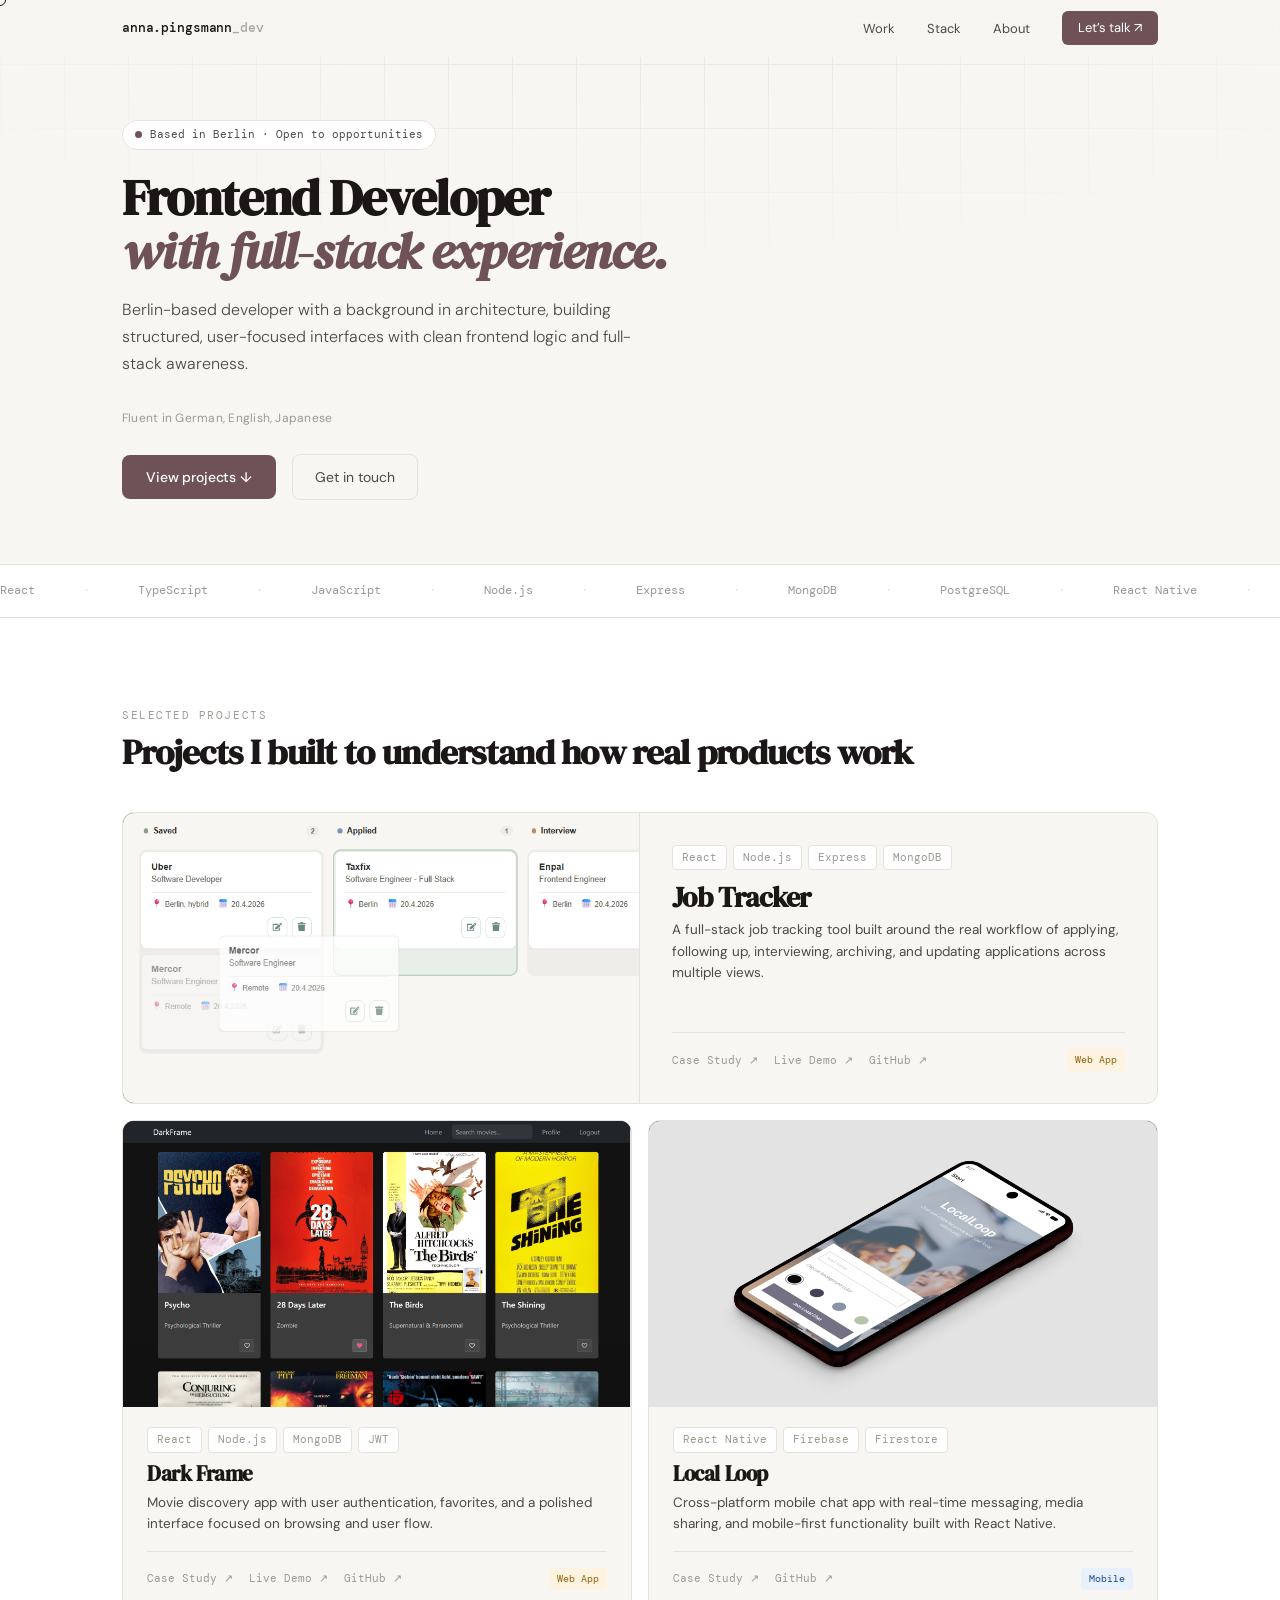
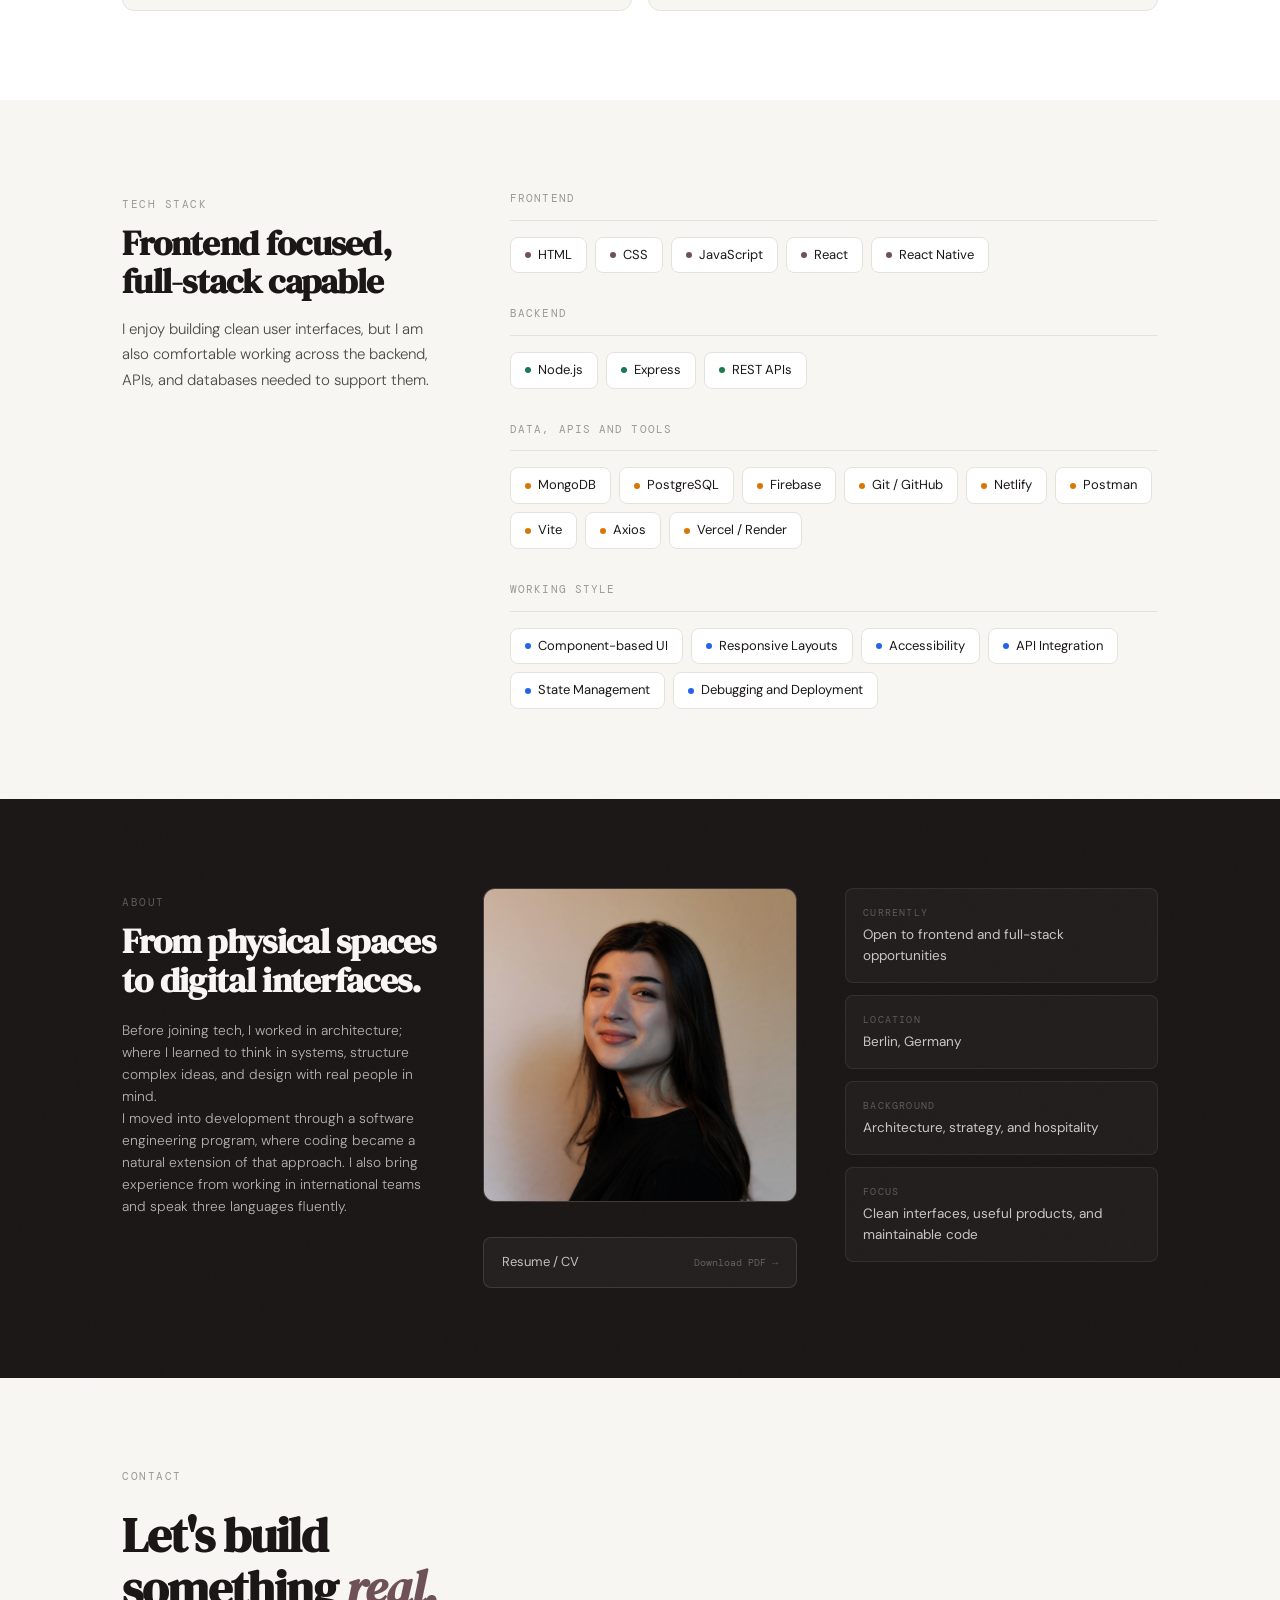
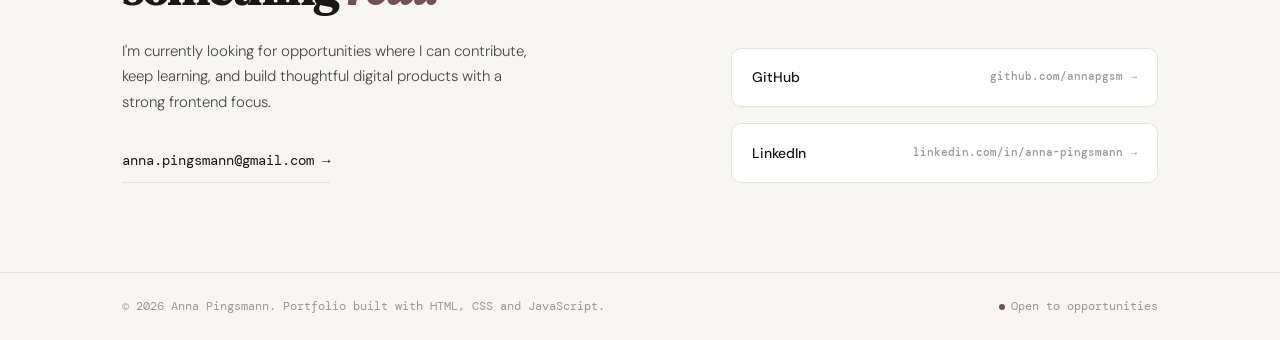
==== commit 429e0164: "fix: mobile layout" ====
--- a/index.html
+++ b/index.html
@@ -42,10 +42,11 @@
                     </h1>
 
                     <p class="hero-sub">
-Frontend developer based in Berlin, with a background in Architecture. Building clean, functional, and structured interfaces, shaped by architecture & driven by real users.                    </p>
+                        Berlin-based developer with a background in architecture, building structured, user-focused interfaces with clean frontend logic and full-stack awareness.
+                    </p>
 
                     <p class="hero-meta">
-                     Fluent in German, English, Japanese
+                        Fluent in German, English, Japanese
                     </p>
                     <br/>
                     <div class="hero-actions">
@@ -89,8 +90,8 @@
                 <div class="container">
                     <div class="section-header reveal">
                         <div class="section-header-left">
-                            <span class="section-label">Selected work</span>
-                            <h2 class="section-title">Projects I built to solve real problems</h2>
+                            <span class="section-label">Selected Projects</span>
+                            <h2 class="section-title">Projects I built to understand how real products work</h2>
                         </div>
                     </div>
 
@@ -116,9 +117,7 @@
                                     <h3 class="card-title">Job Tracker</h3>
 
                                     <p class="card-desc">
-                                        Full-stack job application tracker with Kanban and table views,
-                                        drag-and-drop updates, and a backend built for persistent data
-                                        management.
+                                        A full-stack job tracking tool built around the real workflow of applying, following up, interviewing, archiving, and updating applications across multiple views.
                                     </p>
                                 </div>
 
@@ -242,7 +241,7 @@
                             </div>
 
                             <div class="reveal reveal-delay-2">
-                                <div class="skill-group-label">Data and Tools</div>
+                                <div class="skill-group-label">Data, APIs and Tools</div>
                                 <div class="skill-items">
                                     <span class="skill-pill"><span class="skill-dot dot-amber"></span>MongoDB</span>
                                     <span class="skill-pill"><span class="skill-dot dot-amber"></span>PostgreSQL</span>
@@ -250,16 +249,22 @@
                                     <span class="skill-pill"><span class="skill-dot dot-amber"></span>Git / GitHub</span>
                                     <span class="skill-pill"><span class="skill-dot dot-amber"></span>Netlify</span>
                                     <span class="skill-pill"><span class="skill-dot dot-amber"></span>Postman</span>
+                                    <span class="skill-pill"><span class="skill-dot dot-amber"></span>Vite</span>
+                                    <span class="skill-pill"><span class="skill-dot dot-amber"></span>Axios</span>
+                                    <span class="skill-pill"><span class="skill-dot dot-amber"></span>Vercel / Render</span>
+
                                 </div>
                             </div>
 
                             <div class="reveal reveal-delay-3">
                                 <div class="skill-group-label">Working Style</div>
                                 <div class="skill-items">
-                                    <span class="skill-pill"><span class="skill-dot dot-blue"></span>Responsive Design</span>
+                                    <span class="skill-pill"><span class="skill-dot dot-blue"></span>Component-based UI</span>
+                                    <span class="skill-pill"><span class="skill-dot dot-blue"></span>Responsive Layouts</span>
                                     <span class="skill-pill"><span class="skill-dot dot-blue"></span>Accessibility</span>
-                                    <span class="skill-pill"><span class="skill-dot dot-blue"></span>Agile</span>
-                                    <span class="skill-pill"><span class="skill-dot dot-blue"></span>Clean Code</span>
+                                    <span class="skill-pill"><span class="skill-dot dot-blue"></span>API Integration</span>
+                                    <span class="skill-pill"><span class="skill-dot dot-blue"></span>State Management</span>
+                                    <span class="skill-pill"><span class="skill-dot dot-blue"></span>Debugging and Deployment</span>
                                 </div>
                             </div>
                         </div>
@@ -274,11 +279,10 @@
                     <div class="about-layout">
                         <div class="reveal">
                             <span class="section-label">About</span>
-                            <h2 class="section-title">From construction sites to coding<br />website interfaces.</h2>
+                            <h2 class="section-title">From physical spaces to digital interfaces.</h2>
                             <p class="about-text">
-                                Before joining tech, I worked in architecture. That's where I learned to think in systems, structure complex ideas, and design with real people in mind. 
-                                Coding felt like a natural extension of that. 
-                                I also bring experience from working in international teams and speak three languages fluently.
+                                Before joining tech, I worked in architecture; where I learned to think in systems, structure complex ideas, and design with real people in mind. <br/>
+                                I moved into development through a software engineering program, where coding became a natural extension of that approach. I also bring experience from working in international teams and speak three languages fluently.
                             </p>
                         </div>
 
@@ -355,7 +359,7 @@
 
         <footer>
             <div class="footer-inner">
-                <span class="footer-copy">© 2026 Anna Pingsmann. Built with HTML, CSS and JavaScript.</span>
+                <span class="footer-copy">© 2026 Anna Pingsmann. Portfolio built with HTML, CSS and JavaScript.</span>
                 <span class="footer-available"><span class="avail-dot"></span>Open to opportunities</span>
             </div>
         </footer>
--- a/styles.css
+++ b/styles.css
@@ -249,7 +249,7 @@
     opacity: 0;
     animation: fadeUp 0.6s 0.2s forwards;
     font-family: var(--serif);
-    font-size: clamp(2.2rem, 5vw, 3.8rem);
+    font-size: clamp(2rem, 5vw, 3.2rem);
     line-height: 1.06;
     letter-spacing: -0.02em;
     color: var(--ink);
@@ -399,7 +399,7 @@
 
 .section-title {
     font-family: var(--serif);
-    font-size: clamp(1.5rem, 3vw, 2.2rem);
+    font-size: clamp(0.8rem, 3vw, 2.2rem);
     line-height: 1.1;
     letter-spacing: -0.02em;
 }
@@ -717,9 +717,9 @@
 
 .about-text {
     margin-top: 1.25rem;
-    font-size: 0.975rem;
+    font-size: 0.86rem;
     color: rgba(247, 246, 242, 0.7);
-    line-height: 1.8;
+    line-height: 1.6;
     font-weight: 300;
 }
 
@@ -727,7 +727,7 @@
     display: flex;
     flex-direction: column;
     align-items: center;
-    gap: 1rem;
+    gap: 2.2rem;
 }
 
 .pfp {
@@ -818,7 +818,7 @@
     display: grid;
     grid-template-columns: 1.2fr 1fr;
     gap: 6rem;
-    align-items: start;
+    align-items: flex-end;
 }
 
 .contact-left {
@@ -1012,6 +1012,12 @@
    ========================================================= */
 
 @media (max-width: 768px) {
+
+    .hero-headline {
+        margin-bottom: 7rem;
+        margin-top: 2rem;
+    }
+
     .cursor {
         display: none;
     }
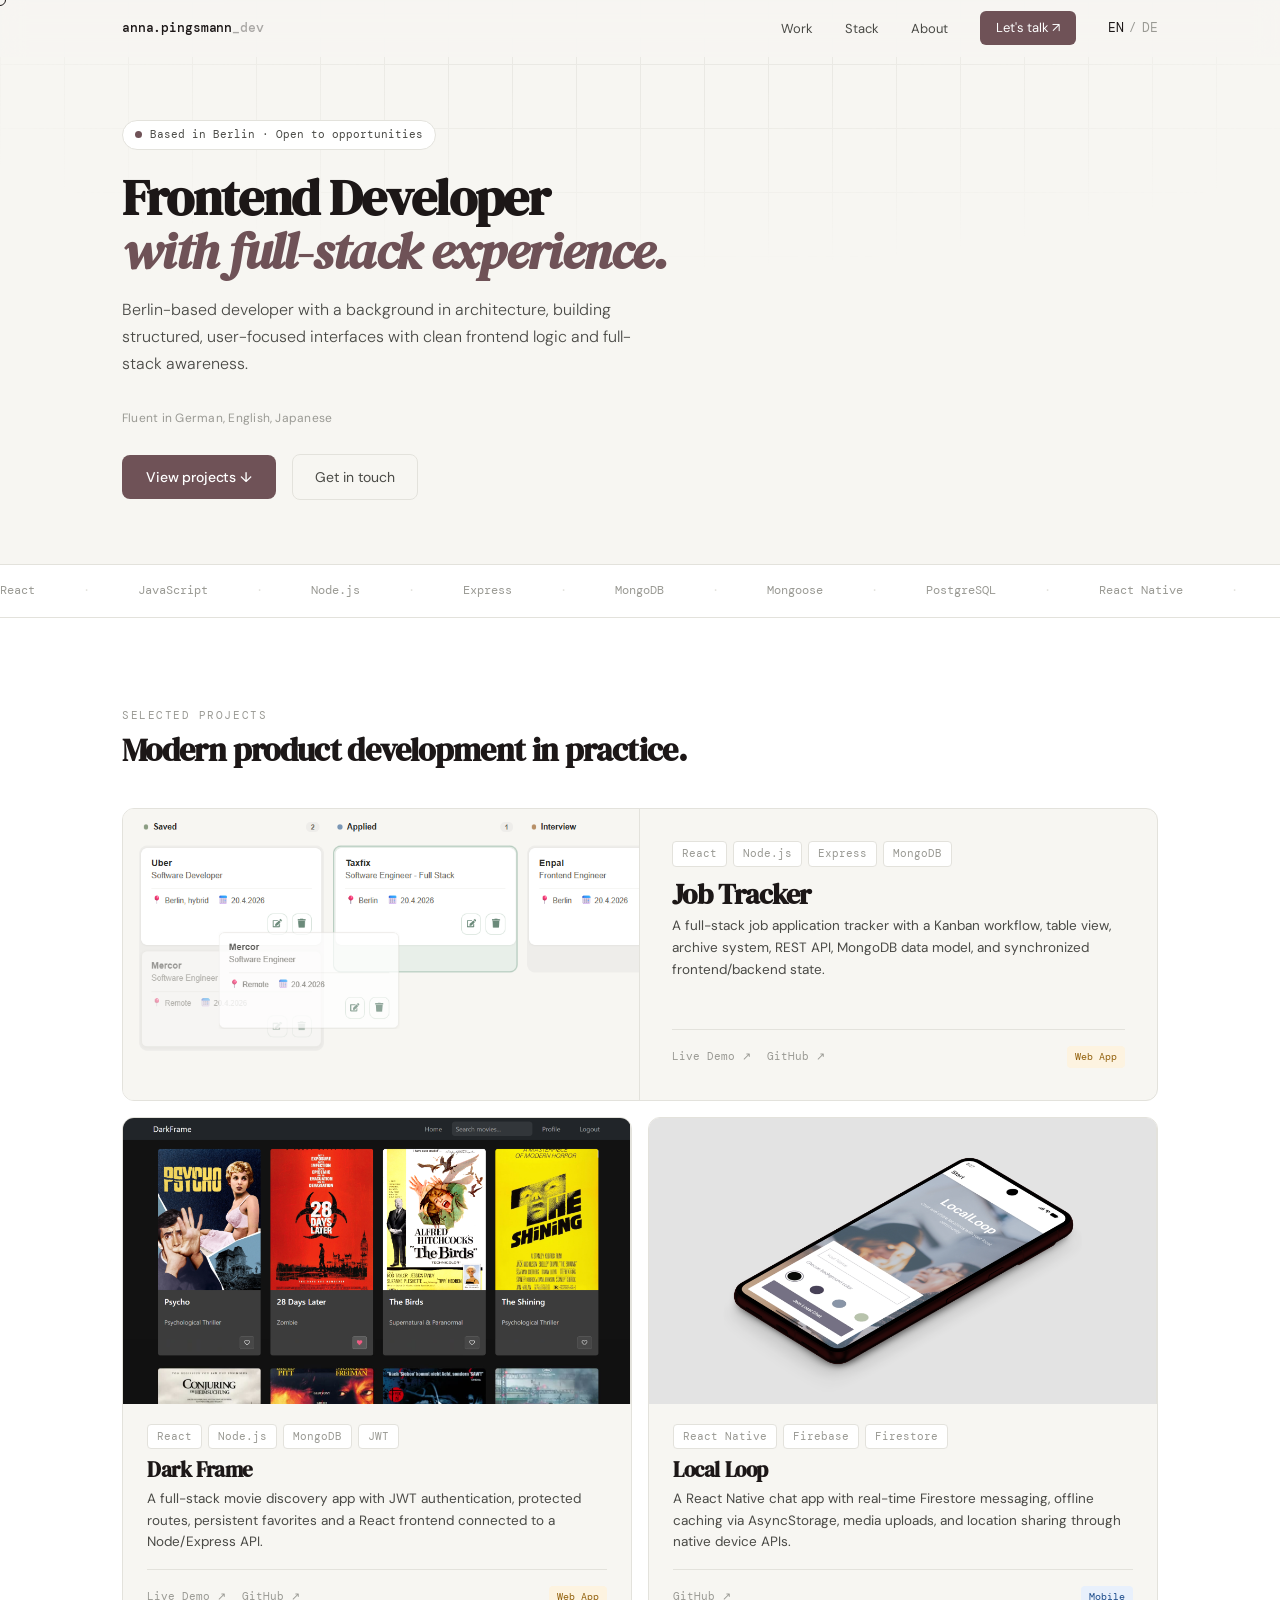
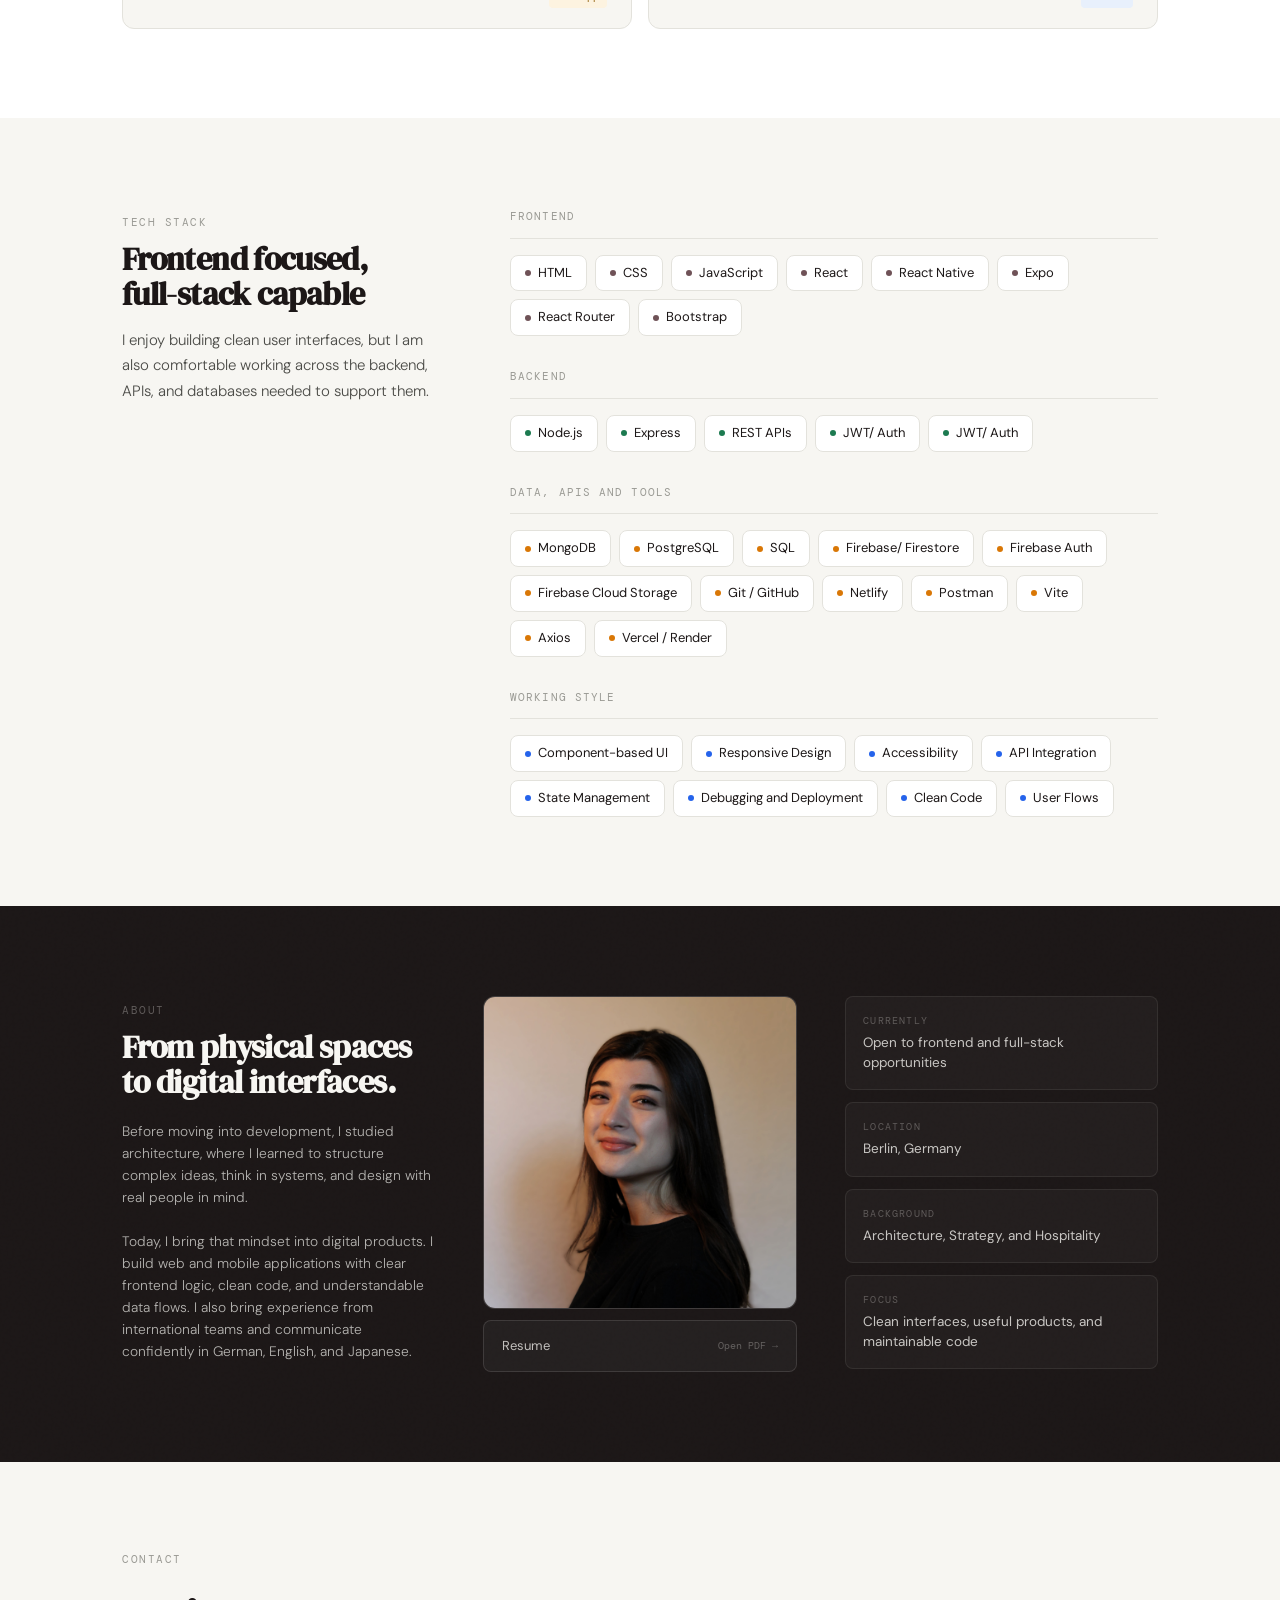
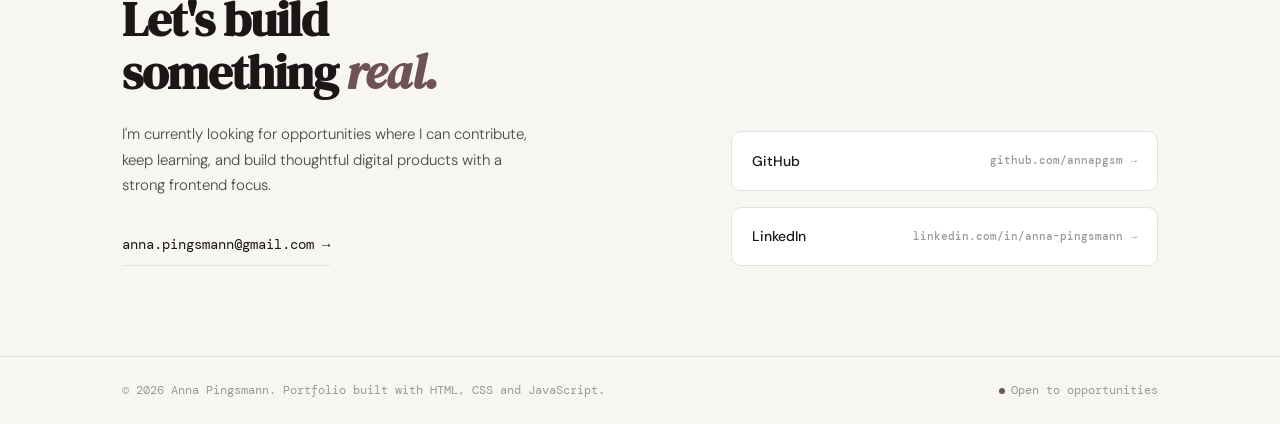
==== commit 214a573a: "Update portfolio content and CV" ====
--- a/index.html
+++ b/index.html
@@ -5,9 +5,10 @@
         <meta name="viewport" content="width=device-width, initial-scale=1.0" />
         <title>Anna Pingsmann | Frontend Developer</title>
         <link rel="preconnect" href="https://fonts.googleapis.com">
-<link rel="preconnect" href="https://fonts.gstatic.com" crossorigin>
-<link href="https://fonts.googleapis.com/css2?family=DM+Serif+Display:ital@0;1&family=DM+Mono:wght@300;400;500&family=DM+Sans:ital,opsz,wght@0,9..40,300;0,9..40,400;0,9..40,500;1,9..40,300&display=swap" rel="stylesheet">
+        <link rel="preconnect" href="https://fonts.gstatic.com" crossorigin>
+        <link href="https://fonts.googleapis.com/css2?family=DM+Serif+Display:ital@0;1&family=DM+Mono:wght@300;400;500&family=DM+Sans:ital,opsz,wght@0,9..40,300;0,9..40,400;0,9..40,500;1,9..40,300&display=swap" rel="stylesheet">
         <link rel="stylesheet" href="styles.css" />
+        <link rel="icon" type="image/png" href="assets/favicon/favicon.png">
     </head>
 
     <body>
@@ -16,12 +17,36 @@
         <nav id="nav">
             <div class="nav-inner">
                 <a href="#hero" class="nav-logo">anna.pingsmann<span class="nav-logo-suffix">_dev</span></a>
+
+                <button class="mobile-menu-btn" id="mobileMenuBtn" aria-label="Open menu">
+                    <span></span>
+                    <span></span>
+                    <span></span>
+                </button>
 
                 <ul class="nav-links">
                     <li><a href="#projects">Work</a></li>
                     <li><a href="#skills">Stack</a></li>
                     <li><a href="#about">About</a></li>
-                    <li><a href="#contact" class="nav-cta">Let’s talk ↗</a></li>
+                    <li><a href="#contact" class="nav-cta">Let's talk ↗</a></li>
+                     <li class="lang-switch">
+                        <a href="index.html" class="active">EN</a>
+                        <span>/</span>
+                        <a href="index-de.html">DE</a>
+                    </li>
+                </ul>
+                
+                <ul class="mobile-nav-links" id="mobileMenu">
+                    <li><a href="#projects">Work</a></li>
+                    <li><a href="#skills">Stack</a></li>
+                    <li><a href="#about">About</a></li>
+                    <li><a href="#contact">Contact</a></li>
+
+                    <li class="mobile-lang-switch">
+                        <a href="index.html" class="active">EN</a>
+                        <span>/</span>
+                        <a href="index-de.html">DE</a>
+                    </li>
                 </ul>
             </div>
         </nav>
@@ -59,11 +84,11 @@
             <div class="marquee-section" aria-hidden="true">
                 <div class="marquee-track">
                     <span class="marquee-item">React</span>
-                    <span class="marquee-item">TypeScript</span>
                     <span class="marquee-item">JavaScript</span>
                     <span class="marquee-item">Node.js</span>
                     <span class="marquee-item">Express</span>
                     <span class="marquee-item">MongoDB</span>
+                    <span class="marquee-item">Mongoose</span>
                     <span class="marquee-item">PostgreSQL</span>
                     <span class="marquee-item">React Native</span>
                     <span class="marquee-item">Firebase</span>
@@ -72,11 +97,11 @@
                     <span class="marquee-item">Responsive Design</span>
 
                     <span class="marquee-item">React</span>
-                    <span class="marquee-item">TypeScript</span>
                     <span class="marquee-item">JavaScript</span>
                     <span class="marquee-item">Node.js</span>
                     <span class="marquee-item">Express</span>
                     <span class="marquee-item">MongoDB</span>
+                    <span class="marquee-item">Mongoose</span>
                     <span class="marquee-item">PostgreSQL</span>
                     <span class="marquee-item">React Native</span>
                     <span class="marquee-item">Firebase</span>
@@ -91,12 +116,18 @@
                     <div class="section-header reveal">
                         <div class="section-header-left">
                             <span class="section-label">Selected Projects</span>
-                            <h2 class="section-title">Projects I built to understand how real products work</h2>
+                            <h2 class="section-title">Modern product development in practice.</h2>
                         </div>
                     </div>
 
                     <div class="projects-grid">
+
                         <article class="project-card featured reveal">
+                            <a
+                                href="projects/job-tracker/index.html"
+                                class="card-overlay-link"
+                                aria-label="Open Job Tracker case study"
+                            ></a>
                             <div class="card-preview">
                                 <img
                                     src="assets/projects/job-tracker/drag.png"
@@ -117,15 +148,25 @@
                                     <h3 class="card-title">Job Tracker</h3>
 
                                     <p class="card-desc">
-                                        A full-stack job tracking tool built around the real workflow of applying, following up, interviewing, archiving, and updating applications across multiple views.
+                                        A full-stack job application tracker with a Kanban workflow, table view, archive system, REST API, MongoDB data model, and synchronized frontend/backend state.      
                                     </p>
-                                </div>
+                                    </div>
 
                                 <div class="card-foot">
                                     <div class="card-links">
-                                        <a href="projects/job-tracker/index.html" class="card-link">Case Study ↗</a>
-                                        <a href="https://job-tracker-five-zeta.vercel.app" class="card-link">Live Demo ↗</a>
-                                        <a href="https://github.com/annapgsm/job-tracker" class="card-link">GitHub ↗</a>
+                                        <a 
+                                            href="https://job-tracker-five-zeta.vercel.app" 
+                                            class="card-link"
+                                            target="_blank" 
+                                            rel="noopener noreferrer"
+                                        >Live Demo ↗
+                                        </a>
+                                        <a 
+                                            href="https://github.com/annapgsm/job-tracker" 
+                                            class="card-link"
+                                            target="_blank" 
+                                            rel="noopener noreferrer"
+                                            >GitHub ↗</a>
                                     </div>
                                     <span class="card-badge badge-amber">Web App</span>
                                 </div>
@@ -133,6 +174,11 @@
                         </article>
 
                         <article class="project-card reveal reveal-delay-1">
+                            <a
+                                href="projects/darkframe/index.html"
+                                class="card-overlay-link"
+                                aria-label="Open Dark Frame case study"
+                            ></a>
                             <div class="card-preview">
                                 <img
                                     src="assets/projects/darkframe/home.png"
@@ -153,16 +199,26 @@
                                     <h3 class="card-title">Dark Frame</h3>
 
                                     <p class="card-desc">
-                                        Movie discovery app with user authentication, favorites, and a
-                                        polished interface focused on browsing and user flow.
+                                        A full-stack movie discovery app with JWT authentication, protected routes, persistent favorites and a React frontend connected to a Node/Express API.
                                     </p>
                                 </div>
 
                                 <div class="card-foot">
                                     <div class="card-links">
-                                        <a href="projects/darkframe/index.html" class="card-link">Case Study ↗</a>
-                                        <a href="https://darkframe.netlify.app" class="card-link">Live Demo ↗</a>
-                                        <a href="https://github.com/annapgsm/darkframe-client" class="card-link">GitHub ↗</a>
+                                        <a 
+                                            href="https://darkframe.netlify.app" 
+                                            class="card-link"
+                                            target="_blank" 
+                                            rel="noopener noreferrer"
+                                        >Live Demo ↗
+                                        </a>
+                                        <a 
+                                            href="https://github.com/annapgsm/darkframe-client" 
+                                            class="card-link"
+                                            target="_blank" 
+                                            rel="noopener noreferrer"
+                                        >GitHub ↗
+                                        </a>
                                     </div>
                                     <span class="card-badge badge-amber">Web App</span>
                                 </div>
@@ -170,10 +226,15 @@
                         </article>
 
                         <article class="project-card reveal reveal-delay-2">
+                            <a
+                                href="projects/localloop/index.html"
+                                class="card-overlay-link"
+                                aria-label="Open Local Loop case study"
+                            ></a>
                             <div class="card-preview">
                                 <img
                                     src="assets/projects/localloop/mockup.png"
-                                    alt="Screenshot of the ChatApp mobile application"
+                                    alt="Screenshot of the LocalLoop mobile application"
                                     class="project-image"
                                 />
                             </div>
@@ -189,15 +250,18 @@
                                     <h3 class="card-title">Local Loop</h3>
 
                                     <p class="card-desc">
-                                        Cross-platform mobile chat app with real-time messaging, media
-                                        sharing, and mobile-first functionality built with React Native.
+                                        A React Native chat app with real-time Firestore messaging, offline caching via AsyncStorage, media uploads, and location sharing through native device APIs.
                                     </p>
                                 </div>
 
                                 <div class="card-foot">
                                     <div class="card-links">
-                                        <a href="projects/localloop/index.html" class="card-link">Case Study ↗</a>
-                                        <a href="https://github.com/annapgsm/localLoop" class="card-link">GitHub ↗</a>
+                                        <a 
+                                            href="https://github.com/annapgsm/localLoop" 
+                                            class="card-link"
+                                            target="_blank" 
+                                            rel="noopener noreferrer"
+                                        >GitHub ↗</a>
                                     </div>
                                     <span class="card-badge badge-blue">Mobile</span>
                                 </div>
@@ -228,6 +292,10 @@
                                     <span class="skill-pill"><span class="skill-dot dot-accent"></span>JavaScript</span>
                                     <span class="skill-pill"><span class="skill-dot dot-accent"></span>React</span>
                                     <span class="skill-pill"><span class="skill-dot dot-accent"></span>React Native</span>
+                                    <span class="skill-pill"><span class="skill-dot dot-accent"></span>Expo</span>
+                                    <span class="skill-pill"><span class="skill-dot dot-accent"></span>React Router</span>
+                                    <span class="skill-pill"><span class="skill-dot dot-accent"></span>Bootstrap</span>
+
                                 </div>
                             </div>
 
@@ -237,6 +305,8 @@
                                     <span class="skill-pill"><span class="skill-dot dot-green"></span>Node.js</span>
                                     <span class="skill-pill"><span class="skill-dot dot-green"></span>Express</span>
                                     <span class="skill-pill"><span class="skill-dot dot-green"></span>REST APIs</span>
+                                    <span class="skill-pill"><span class="skill-dot dot-green"></span>JWT/ Auth</span>
+                                    <span class="skill-pill"><span class="skill-dot dot-green"></span>JWT/ Auth</span>
                                 </div>
                             </div>
 
@@ -245,7 +315,10 @@
                                 <div class="skill-items">
                                     <span class="skill-pill"><span class="skill-dot dot-amber"></span>MongoDB</span>
                                     <span class="skill-pill"><span class="skill-dot dot-amber"></span>PostgreSQL</span>
-                                    <span class="skill-pill"><span class="skill-dot dot-amber"></span>Firebase</span>
+                                    <span class="skill-pill"><span class="skill-dot dot-amber"></span>SQL</span>
+                                    <span class="skill-pill"><span class="skill-dot dot-amber"></span>Firebase/ Firestore</span>
+                                    <span class="skill-pill"><span class="skill-dot dot-amber"></span>Firebase Auth</span>
+                                    <span class="skill-pill"><span class="skill-dot dot-amber"></span>Firebase Cloud Storage</span>
                                     <span class="skill-pill"><span class="skill-dot dot-amber"></span>Git / GitHub</span>
                                     <span class="skill-pill"><span class="skill-dot dot-amber"></span>Netlify</span>
                                     <span class="skill-pill"><span class="skill-dot dot-amber"></span>Postman</span>
@@ -260,11 +333,14 @@
                                 <div class="skill-group-label">Working Style</div>
                                 <div class="skill-items">
                                     <span class="skill-pill"><span class="skill-dot dot-blue"></span>Component-based UI</span>
-                                    <span class="skill-pill"><span class="skill-dot dot-blue"></span>Responsive Layouts</span>
+                                    <span class="skill-pill"><span class="skill-dot dot-blue"></span>Responsive Design</span>
                                     <span class="skill-pill"><span class="skill-dot dot-blue"></span>Accessibility</span>
                                     <span class="skill-pill"><span class="skill-dot dot-blue"></span>API Integration</span>
                                     <span class="skill-pill"><span class="skill-dot dot-blue"></span>State Management</span>
                                     <span class="skill-pill"><span class="skill-dot dot-blue"></span>Debugging and Deployment</span>
+                                    <span class="skill-pill"><span class="skill-dot dot-blue"></span>Clean Code</span>
+                                    <span class="skill-pill"><span class="skill-dot dot-blue"></span>User Flows</span>
+
                                 </div>
                             </div>
                         </div>
@@ -281,8 +357,9 @@
                             <span class="section-label">About</span>
                             <h2 class="section-title">From physical spaces to digital interfaces.</h2>
                             <p class="about-text">
-                                Before joining tech, I worked in architecture; where I learned to think in systems, structure complex ideas, and design with real people in mind. <br/>
-                                I moved into development through a software engineering program, where coding became a natural extension of that approach. I also bring experience from working in international teams and speak three languages fluently.
+                                Before moving into development, I studied architecture, where I learned to structure complex ideas, think in systems, and design with real people in mind.
+                                <br/><br/>
+                                Today, I bring that mindset into digital products. I build web and mobile applications with clear frontend logic, clean code, and understandable data flows. I also bring experience from international teams and communicate confidently in German, English, and Japanese.
                             </p>
                         </div>
 
@@ -295,9 +372,9 @@
                                 />
                             </div>
 
-                            <a href="assets/resume.pdf" class="resume-btn" target="_blank" rel="noopener">
-                                Resume / CV
-                                <span>Download PDF →</span>
+                            <a href="assets/CV/anna-pingsmann-resume.pdf" class="resume-btn" target="_blank" rel="noopener">
+                                Resume
+                                <span>Open PDF →</span>
                             </a>
                         </div>
 
@@ -314,7 +391,7 @@
 
                             <div class="about-fact">
                                 <div class="about-fact-label">Background</div>
-                                <div class="about-fact-val">Architecture, strategy, and hospitality</div>
+                                <div class="about-fact-val">Architecture, Strategy, and Hospitality</div>
                             </div>
 
                             <div class="about-fact">
--- a/styles.css
+++ b/styles.css
@@ -185,6 +185,109 @@
     opacity: 0.85;
 }
 
+.mobile-menu-btn,
+.mobile-nav-links {
+    display: none;
+}
+
+@media (max-width: 768px) {
+    .nav-links {
+        display: none;
+    }
+
+    .mobile-menu-btn {
+        display: flex;
+        flex-direction: column;
+        justify-content: center;
+        gap: 5px;
+        width: 36px;
+        height: 36px;
+        background: transparent;
+        border: 1px solid var(--rule);
+        border-radius: 8px;
+        cursor: pointer;
+        z-index: 200;
+    }
+
+    .mobile-menu-btn span {
+        width: 16px;
+        height: 1px;
+        background: var(--ink);
+        display: block;
+        margin: 0 auto;
+    }
+
+    .mobile-nav-links {
+        position: fixed;
+        top: 64px;
+        left: 0;
+        right: 0;
+
+        display: none;
+        flex-direction: column;
+        align-items: center;
+
+        gap: 0.4rem;
+        padding: 1.5rem 0;
+
+        background: var(--bg);
+        border-bottom: 1px solid var(--rule);
+
+        list-style: none;
+        z-index: 150;
+    }
+
+    .mobile-nav-links.active {
+        display: flex;
+    }
+
+
+    .mobile-nav-links a {
+        color: var(--ink);
+        font-size: 1rem;
+        font-family: var(--sans);
+    }
+
+    .mobile-lang-switch {
+        display: flex;
+        align-items: center;
+        gap: 0.35rem;
+        margin-top: 0.15rem;
+        font-family: var(--mono);
+        font-size: 12px;
+        color: var(--ink-3);
+    }
+
+    .mobile-lang-switch a {
+        font-family: var(--mono);
+        font-size: 12px;
+        color: var(--ink-3);
+    }
+
+    .mobile-lang-switch a.active {
+        color: var(--ink);
+    }
+}
+
+.lang-switch {
+    display: flex;
+    align-items: center;
+    gap: 0.35rem;
+    font-family: var(--mono);
+    font-size: 12px;
+    color: var(--ink-3);
+}
+
+.lang-switch a {
+    color: var(--ink-3);
+    transition: color 0.15s;
+}
+
+.lang-switch a:hover,
+.lang-switch a.active {
+    color: var(--ink);
+}
+
 /* =========================================================
    5. HERO SECTION
    - Intro section at the top
@@ -399,7 +502,7 @@
 
 .section-title {
     font-family: var(--serif);
-    font-size: clamp(0.8rem, 3vw, 2.2rem);
+    font-size: clamp(1.5rem, 2.5vw, 2.2rem);
     line-height: 1.1;
     letter-spacing: -0.02em;
 }
@@ -429,11 +532,11 @@
     transition: border-color 0.2s, transform 0.2s, box-shadow 0.2s;
     display: flex;
     flex-direction: column;
+    transform-origin: center;
 }
 
 .project-card:hover {
-    border-color: var(--accent);
-    transform: translateY(-2px);
+    transform: translateY(-2px) scale(1.015);
     box-shadow: 0 8px 32px rgba(184, 92, 56, 0.1);
 }
 
@@ -443,13 +546,12 @@
 }
 
 .card-preview {
-    background: var(--ink);
+    background: var(--bg);
     position: relative;
     overflow: hidden;
     flex-shrink: 0;
     aspect-ratio: 16 / 9;
-     border-right: 1px solid var(--rule);
-
+    border-right: 1px solid var(--rule);
 }
 
 .project-card.featured .card-preview {
@@ -583,6 +685,38 @@
     background: var(--blue-bg);
     color: var(--blue);
 }
+/* =========================================================
+   CLICKABLE PROJECT CARDS
+   - Invisible overlay link makes the full card clickable
+   - Individual links stay clickable above the overlay
+   ========================================================= */
+   
+.card-overlay-link {
+    position: absolute;
+    inset: 0;
+    z-index: 1;
+    border-radius: inherit;
+}
+
+
+.card-overlay-link:focus-visible {
+    outline: 2px solid var(--accent);
+    outline-offset: 4px;
+}
+
+.card-links {
+    position: relative;
+    z-index: 2;
+}
+
+.project-card {
+    cursor: pointer;
+}
+
+.project-card.reveal.visible:hover {
+    transform: translateY(-2px) scale(1.015);
+}
+
 /* =========================================================
    10. SKILLS SECTION
    - Two-column layout
@@ -727,7 +861,7 @@
     display: flex;
     flex-direction: column;
     align-items: center;
-    gap: 2.2rem;
+    gap: 0.7rem;
 }
 
 .pfp {
@@ -1013,16 +1147,15 @@
 
 @media (max-width: 768px) {
 
+    .nav-inner {
+        height: 64px;
+    }
     .hero-headline {
-        margin-bottom: 7rem;
+        margin-bottom: 6rem;
         margin-top: 2rem;
     }
 
     .cursor {
-        display: none;
-    }
-
-    .nav-links {
         display: none;
     }
 
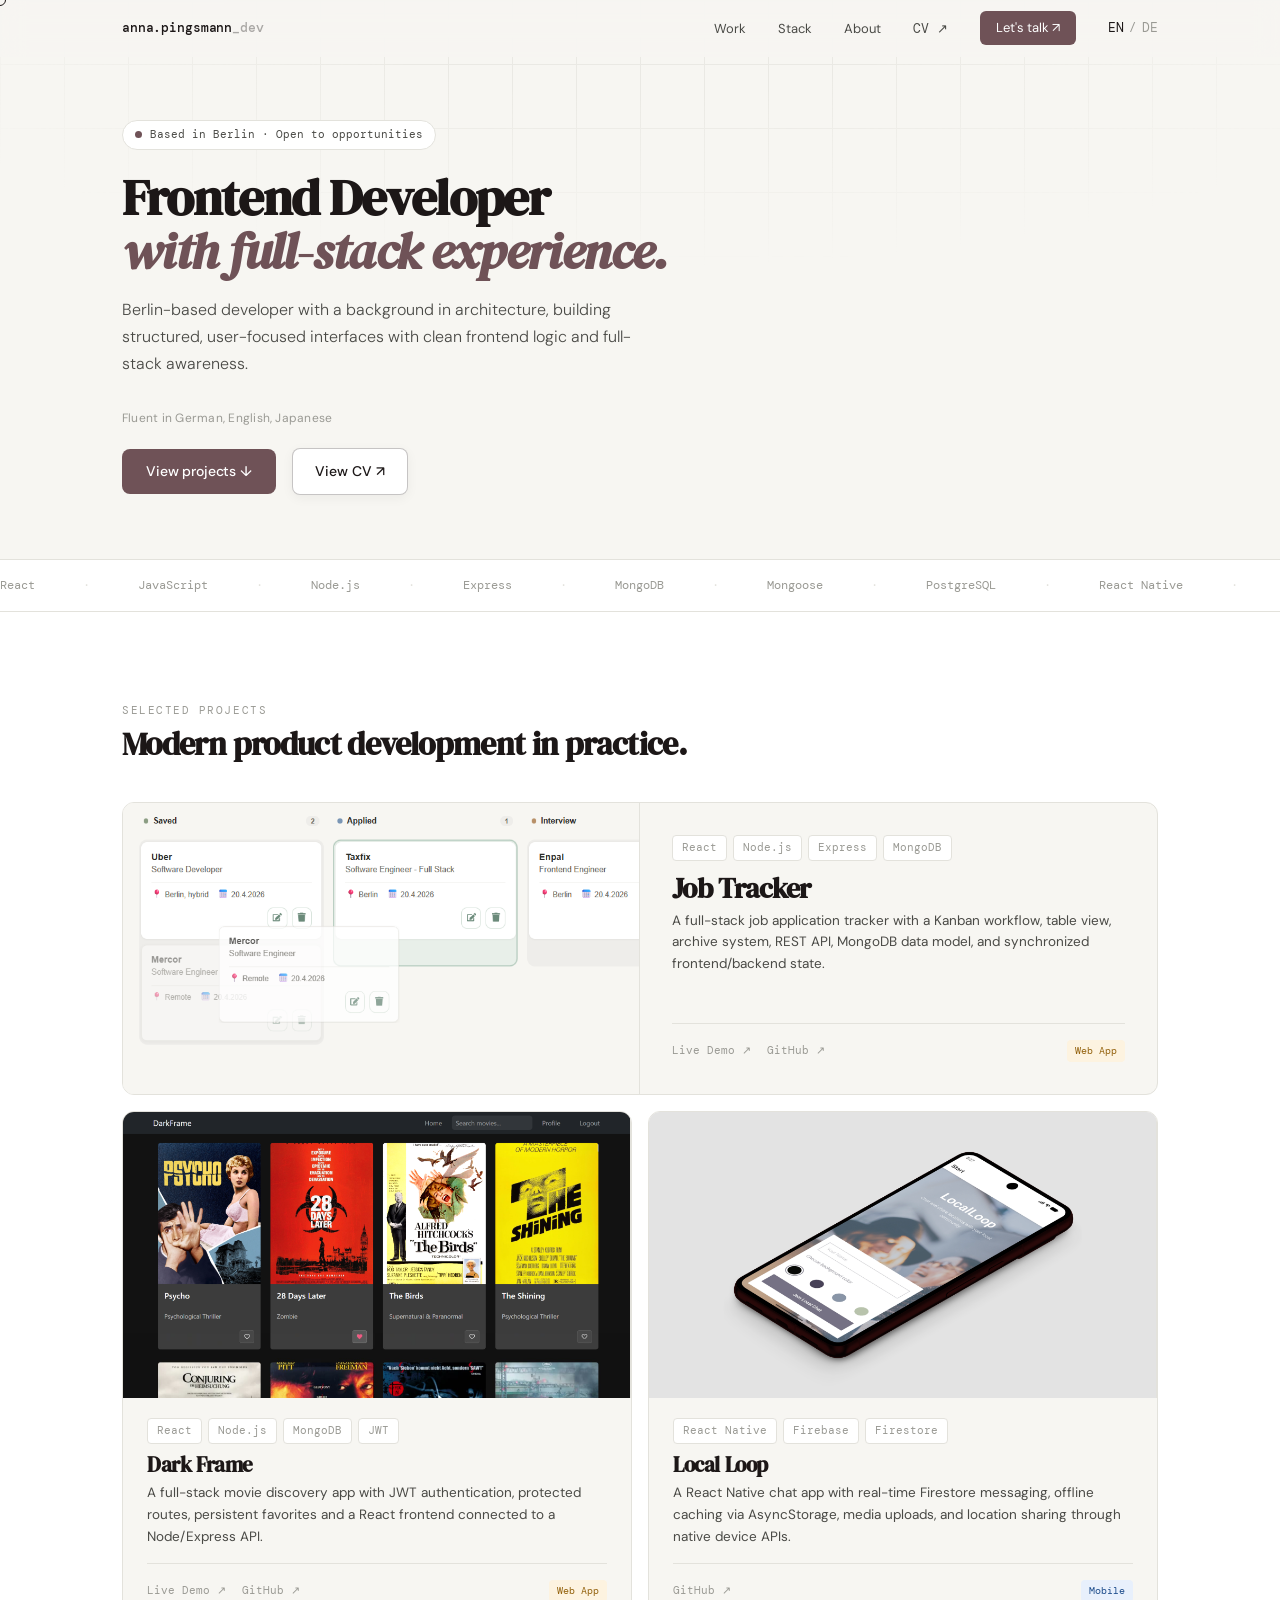
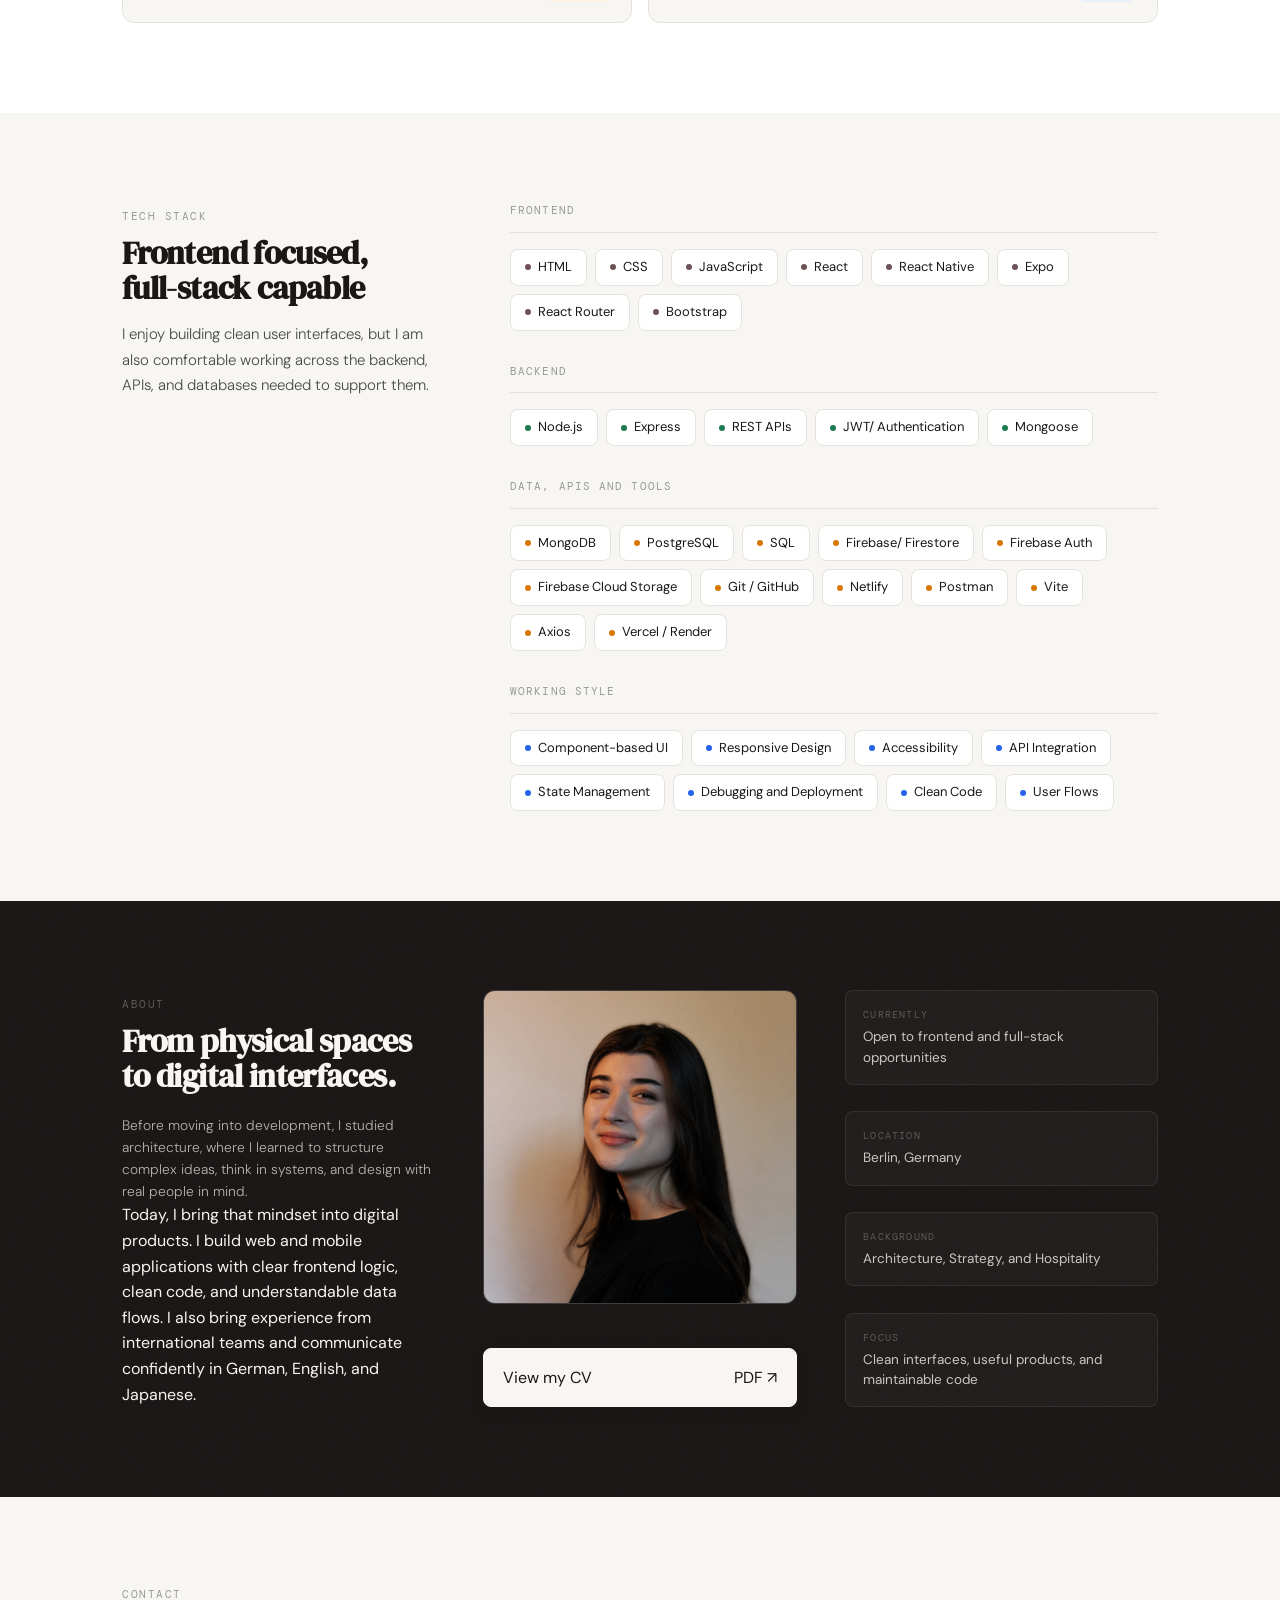
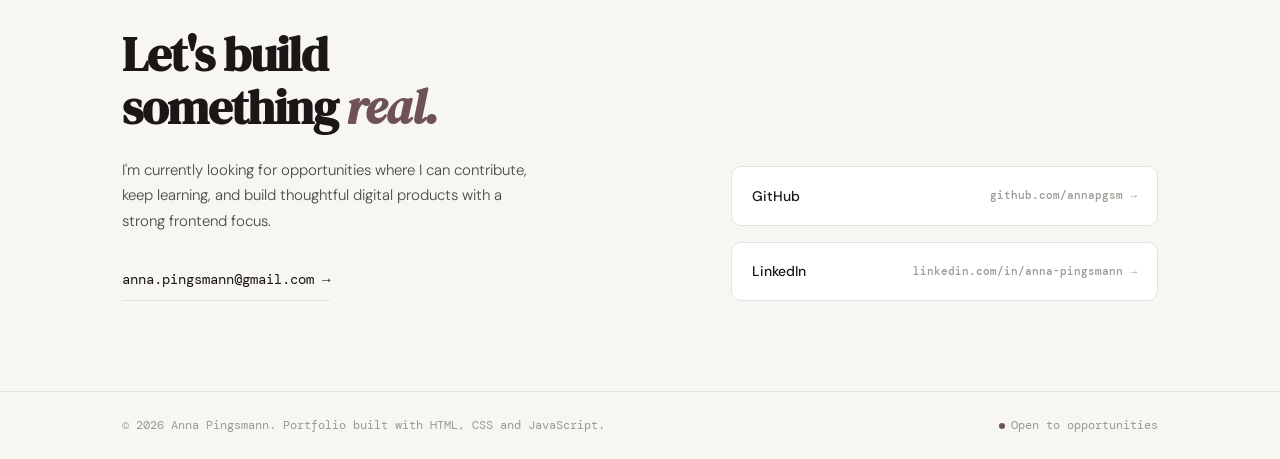
==== commit 5091dbb2: "feat: improve visibility for resume" ====
--- a/index.html
+++ b/index.html
@@ -18,7 +18,13 @@
             <div class="nav-inner">
                 <a href="#hero" class="nav-logo">anna.pingsmann<span class="nav-logo-suffix">_dev</span></a>
 
-                <button class="mobile-menu-btn" id="mobileMenuBtn" aria-label="Open menu">
+                <button 
+                    type="button"
+                    class="mobile-menu-btn" 
+                    id="mobileMenuBtn" 
+                    aria-label="Open menu"
+                    aria-expanded="false"
+                >
                     <span></span>
                     <span></span>
                     <span></span>
@@ -28,6 +34,16 @@
                     <li><a href="#projects">Work</a></li>
                     <li><a href="#skills">Stack</a></li>
                     <li><a href="#about">About</a></li>
+                    <li>
+                        <a
+                            href="assets/CV/annapingsmann-resume.pdf"
+                            class="nav-cv"
+                            target="_blank"
+                            rel="noopener noreferrer"
+                        >
+                            CV ↗
+                        </a>
+                    </li>
                     <li><a href="#contact" class="nav-cta">Let's talk ↗</a></li>
                      <li class="lang-switch">
                         <a href="index.html" class="active">EN</a>
@@ -37,9 +53,19 @@
                 </ul>
                 
                 <ul class="mobile-nav-links" id="mobileMenu">
-                    <li><a href="#projects">Work</a></li>
+                    <li>
+                        <a href="#projects">Work</a></li>
                     <li><a href="#skills">Stack</a></li>
                     <li><a href="#about">About</a></li>
+                    <li>
+                        <a
+                            href="assets/CV/annapingsmann-resume.pdf"
+                            target="_blank"
+                            rel="noopener noreferrer"
+                        >
+                            CV 
+                        </a>
+                    </li>
                     <li><a href="#contact">Contact</a></li>
 
                     <li class="mobile-lang-switch">
@@ -73,10 +99,20 @@
                     <p class="hero-meta">
                         Fluent in German, English, Japanese
                     </p>
-                    <br/>
+                    
                     <div class="hero-actions">
-                        <a href="#projects" class="btn-primary">View projects ↓</a>
-                        <a href="#contact" class="btn-secondary">Get in touch</a>
+                         <a href="#projects" class="btn-primary">
+                            View projects ↓
+                        </a>
+
+                        <a
+                            href="assets/CV/annapingsmann-resume.pdf"
+                            class="btn-secondary btn-cv"
+                            target="_blank"
+                            rel="noopener noreferrer"
+                        >
+                            View CV ↗
+                        </a>
                     </div>
                 </div>
             </section>
@@ -305,8 +341,9 @@
                                     <span class="skill-pill"><span class="skill-dot dot-green"></span>Node.js</span>
                                     <span class="skill-pill"><span class="skill-dot dot-green"></span>Express</span>
                                     <span class="skill-pill"><span class="skill-dot dot-green"></span>REST APIs</span>
-                                    <span class="skill-pill"><span class="skill-dot dot-green"></span>JWT/ Auth</span>
-                                    <span class="skill-pill"><span class="skill-dot dot-green"></span>JWT/ Auth</span>
+                                    <span class="skill-pill"><span class="skill-dot dot-green"></span>JWT/ Authentication</span>
+                                    <span class="skill-pill"><span class="skill-dot dot-green"></span>Mongoose</span>
+
                                 </div>
                             </div>
 
@@ -358,7 +395,8 @@
                             <h2 class="section-title">From physical spaces to digital interfaces.</h2>
                             <p class="about-text">
                                 Before moving into development, I studied architecture, where I learned to structure complex ideas, think in systems, and design with real people in mind.
-                                <br/><br/>
+                            </p>
+                            <p>
                                 Today, I bring that mindset into digital products. I build web and mobile applications with clear frontend logic, clean code, and understandable data flows. I also bring experience from international teams and communicate confidently in German, English, and Japanese.
                             </p>
                         </div>
@@ -372,9 +410,9 @@
                                 />
                             </div>
 
-                            <a href="assets/CV/anna-pingsmann-resume.pdf" class="resume-btn" target="_blank" rel="noopener">
-                                Resume
-                                <span>Open PDF →</span>
+                            <a href="assets/CV/annapingsmann-resume.pdf" class="resume-btn" target="_blank" rel="noopener">
+                                View my CV 
+                                <span>PDF ↗</span>
                             </a>
                         </div>
 
--- a/styles.css
+++ b/styles.css
@@ -168,6 +168,42 @@
     color: var(--ink);
 }
 
+.nav-cv {
+    position: relative;
+    font-family: var(--mono);
+    color: var(--ink-2) !important;
+    padding-bottom: 2px;
+}
+
+.nav-cv:hover {
+    color: var(--accent) !important;
+}
+
+.nav-links > li:not(.lang-switch) > a:not(.nav-cta) {
+    position: relative;
+    padding-bottom: 3px;
+}
+
+.nav-links > li:not(.lang-switch) > a:not(.nav-cta)::after {
+    content: "";
+    position: absolute;
+    left: 0;
+    bottom: 0;
+
+    width: 100%;
+    height: 1px;
+    background: var(--accent);
+
+    transform: scaleX(0);
+    transform-origin: left;
+    transition: transform 0.2s ease;
+}
+
+.nav-links > li:not(.lang-switch) > a:not(.nav-cta):hover::after {
+    transform: scaleX(1);
+}
+
+
 .nav-cta {
     display: inline-flex;
     align-items: center;
@@ -376,6 +412,7 @@
 
 .hero-meta {
     margin-top: 1.25rem;
+    margin-bottom: 1.25rem;
     font-size: 12px;
     letter-spacing: 0.02em;
     color: var(--ink-3);
@@ -384,6 +421,7 @@
 }
 
 .hero-actions {
+    margin-top: 1.25rem;
     display: flex;
     align-items: center;
     gap: 1rem;
@@ -436,6 +474,21 @@
     transform: translateY(-1px);
 }
 
+.btn-cv {
+    background: var(--surface);
+    color: var(--ink);
+    border-color: rgba(28, 23, 23, 0.25);
+    box-shadow: 0 3px 12px rgba(28, 23, 23, 0.05);
+    font-weight: 500;
+}
+
+.btn-cv:hover {
+    color: var(--accent);
+    border-color: var(--accent);
+    background: var(--surface);
+    box-shadow: 0 5px 18px rgba(28, 23, 23, 0.08);
+}
+
 /* =========================================================
    7. MARQUEE STRIP
    - Horizontal moving strip of skills / tools
@@ -653,11 +706,14 @@
     font-family: var(--mono);
     font-size: 11px;
     color: var(--ink-3);
+    position: relative;
+    z-index: 2;
     display: inline-flex;
     align-items: center;
     gap: 5px;
     transition: color 0.15s, gap 0.2s;
 }
+
 
 .card-link:hover {
     color: var(--accent);
@@ -702,6 +758,7 @@
 .card-overlay-link:focus-visible {
     outline: 2px solid var(--accent);
     outline-offset: 4px;
+    border-radius: 4px;
 }
 
 .card-links {
@@ -812,8 +869,6 @@
 
 /* =========================================================
    11. ABOUT SECTION
-   - Dark section
-   - Text, profile image, quick facts
    ========================================================= */
 
 #about {
@@ -837,7 +892,7 @@
     display: grid;
     grid-template-columns: 1fr 1fr 1fr;
     gap: 3rem;
-    align-items: start;
+    align-items: stretch;
 }
 
 #about .section-label {
@@ -857,11 +912,16 @@
     font-weight: 300;
 }
 
+.about-text p + p {
+    margin-top: 1.25rem;
+}
+
 .pfp-wrap {
     display: flex;
     flex-direction: column;
-    align-items: center;
+    align-items: stretch;
     gap: 0.7rem;
+    height: 100%;
 }
 
 .pfp {
@@ -884,30 +944,49 @@
     align-items: center;
     justify-content: space-between;
     width: 100%;
-    padding: 0.9rem 1.1rem;
-    border: 1px solid rgba(247, 246, 242, 0.12);
+    padding: 1rem 1.15rem;
+    margin-top: auto;
+    background: var(--bg);
+    color: var(--ink);
+
+    border: 1px solid var(--bg);
     border-radius: 8px;
-    background: rgba(247, 246, 242, 0.04);
-    color: rgba(247, 246, 242, 0.75);
-    font-size: 13px;
-    transition: background 0.2s, border-color 0.2s;
+
+    box-shadow: 0 5px 18px rgba(0, 0, 0, 0.12);
+
+    transition:
+        background 0.2s ease,
+        border-color 0.2s ease,
+        transform 0.2s ease,
+        box-shadow 0.2s ease;
 }
 
 .resume-btn:hover {
-    background: rgba(247, 246, 242, 0.08);
-    border-color: rgba(247, 246, 242, 0.2);
-}
-
-.resume-btn span {
+    background: var(--surface);
+    border-color: var(--surface);
+    transform: translateY(-2px);
+    box-shadow: 0 8px 24px rgba(0, 0, 0, 0.18);
+}
+
+.resume-btn-label {
+    font-size: 12px;
+    font-weight: 500;
+    color: var(--ink);
+}
+
+.resume-btn-meta {
     font-family: var(--mono);
     font-size: 10px;
-    color: rgba(247, 246, 242, 0.3);
+    color: var(--accent);
+    letter-spacing: 0.04em;
 }
 
 .about-facts {
     display: flex;
     flex-direction: column;
     gap: 0.75rem;
+    height: 100%;
+    justify-content: space-between;
 }
 
 .about-fact {
@@ -915,12 +994,7 @@
     border: 1px solid rgba(247, 246, 242, 0.08);
     border-radius: 8px;
     background: rgba(247, 246, 242, 0.03);
-    transition: background 0.2s, border-color 0.2s;
-}
-
-.about-fact:hover {
-    background: rgba(247, 246, 242, 0.07);
-    border-color: rgba(247, 246, 242, 0.15);
+    cursor: default;
 }
 
 .about-fact-label {
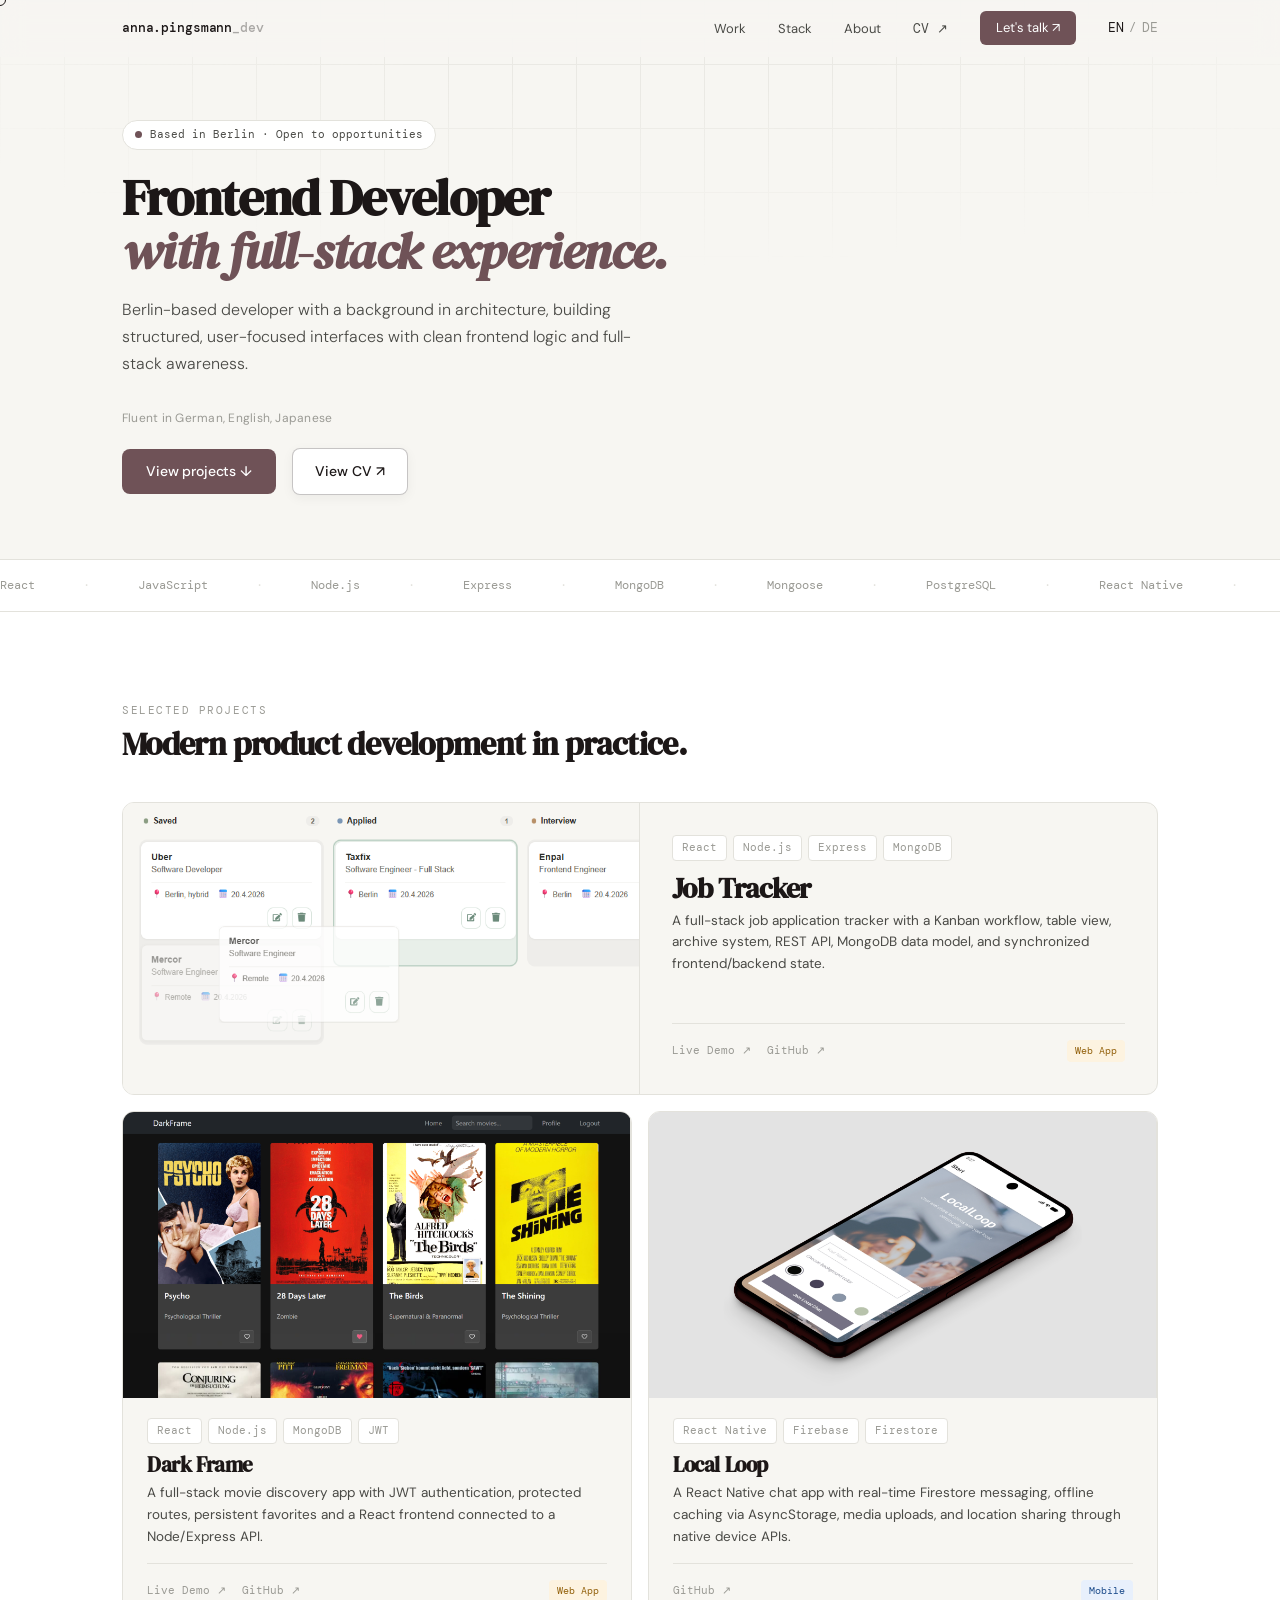
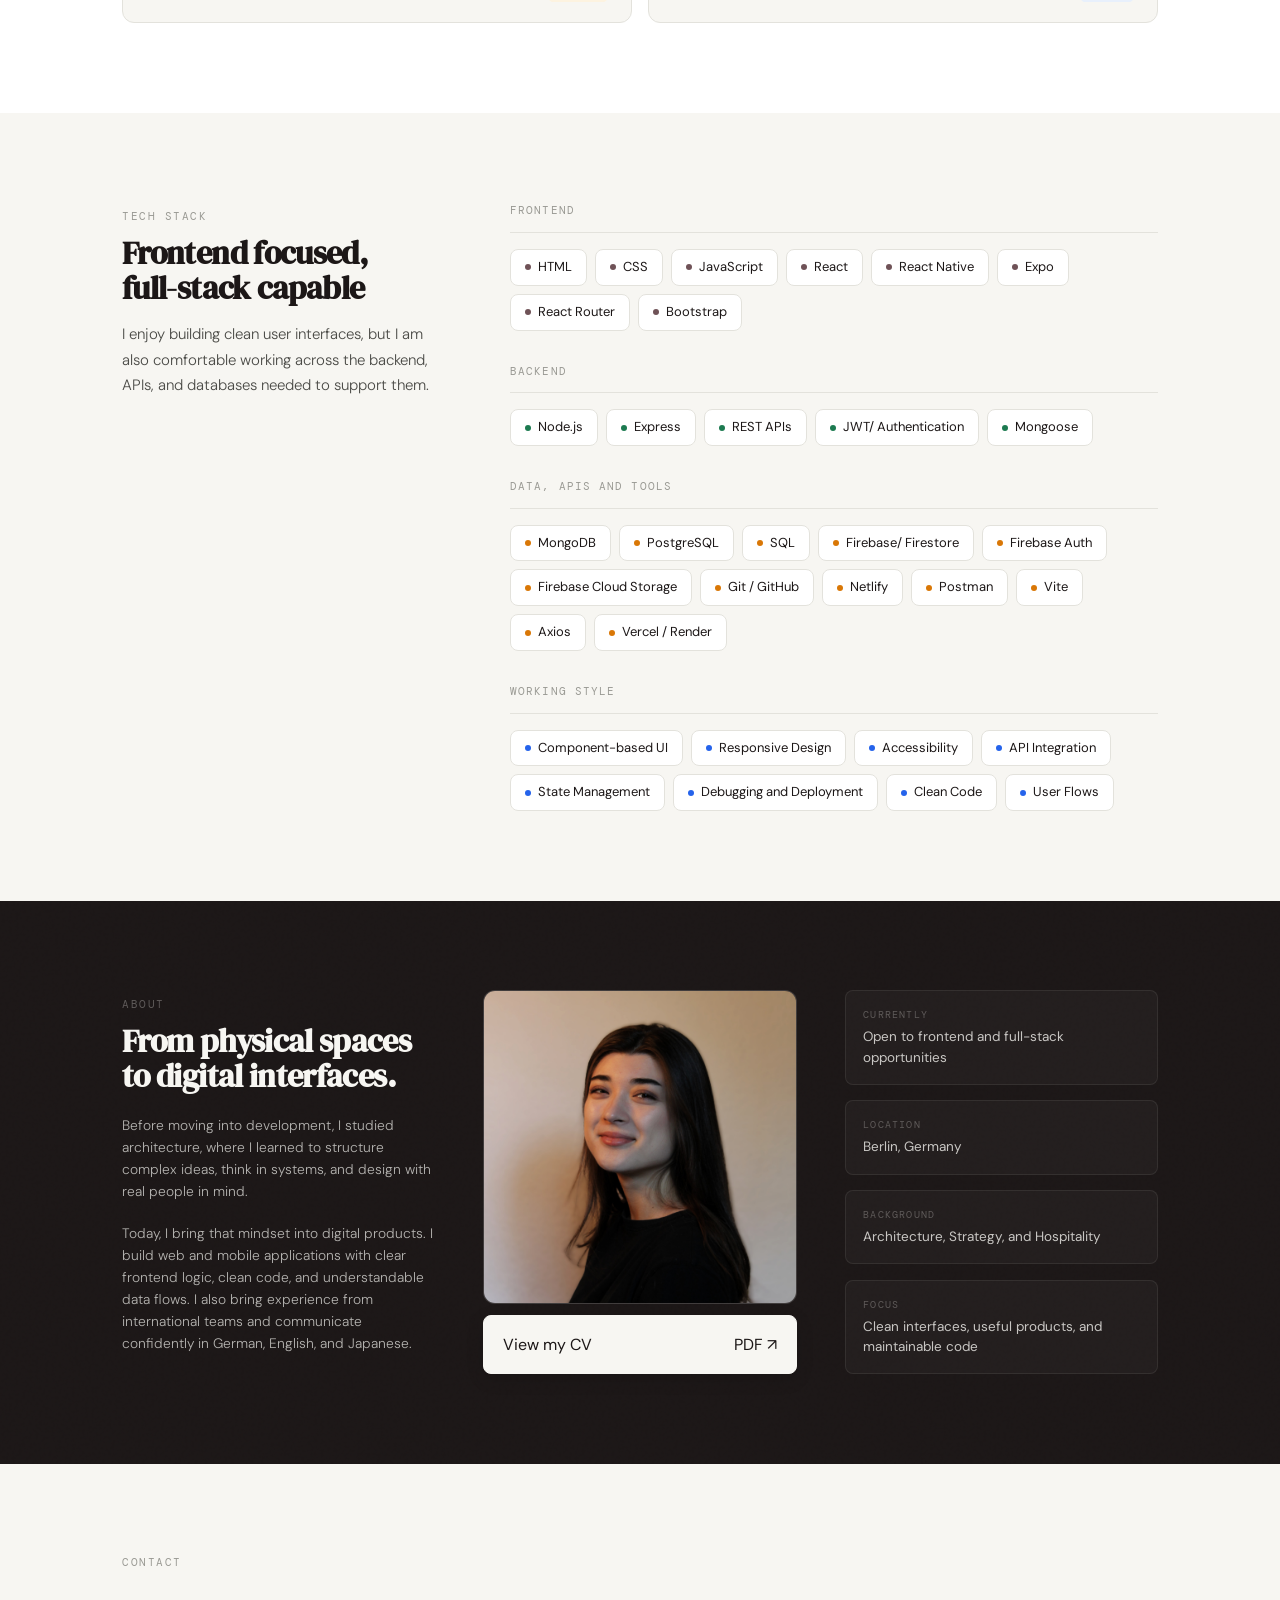
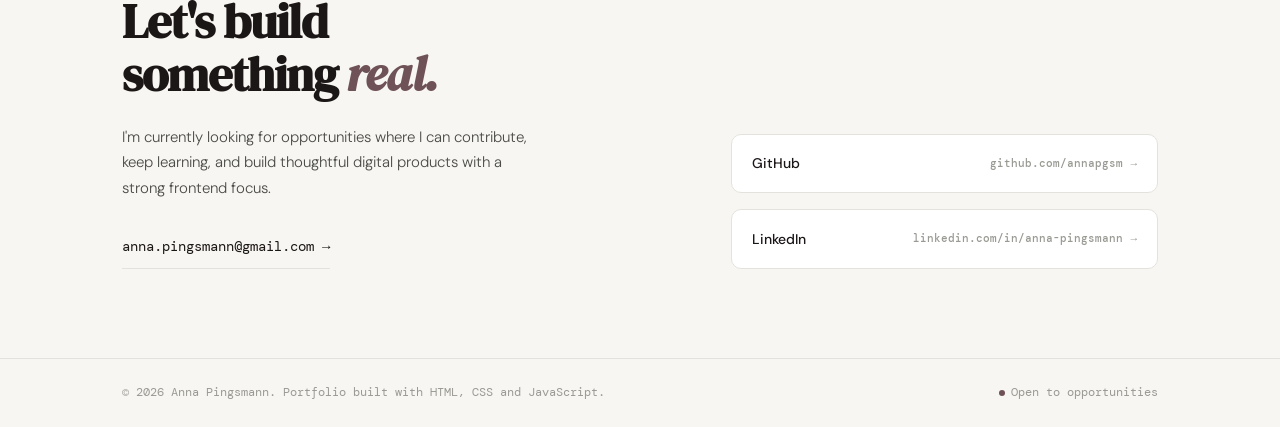
==== commit 5a233f9d: "Fixed Styling Error in About Section" ====
--- a/index.html
+++ b/index.html
@@ -396,7 +396,7 @@
                             <p class="about-text">
                                 Before moving into development, I studied architecture, where I learned to structure complex ideas, think in systems, and design with real people in mind.
                             </p>
-                            <p>
+                            <p class="about-text">
                                 Today, I bring that mindset into digital products. I build web and mobile applications with clear frontend logic, clean code, and understandable data flows. I also bring experience from international teams and communicate confidently in German, English, and Japanese.
                             </p>
                         </div>
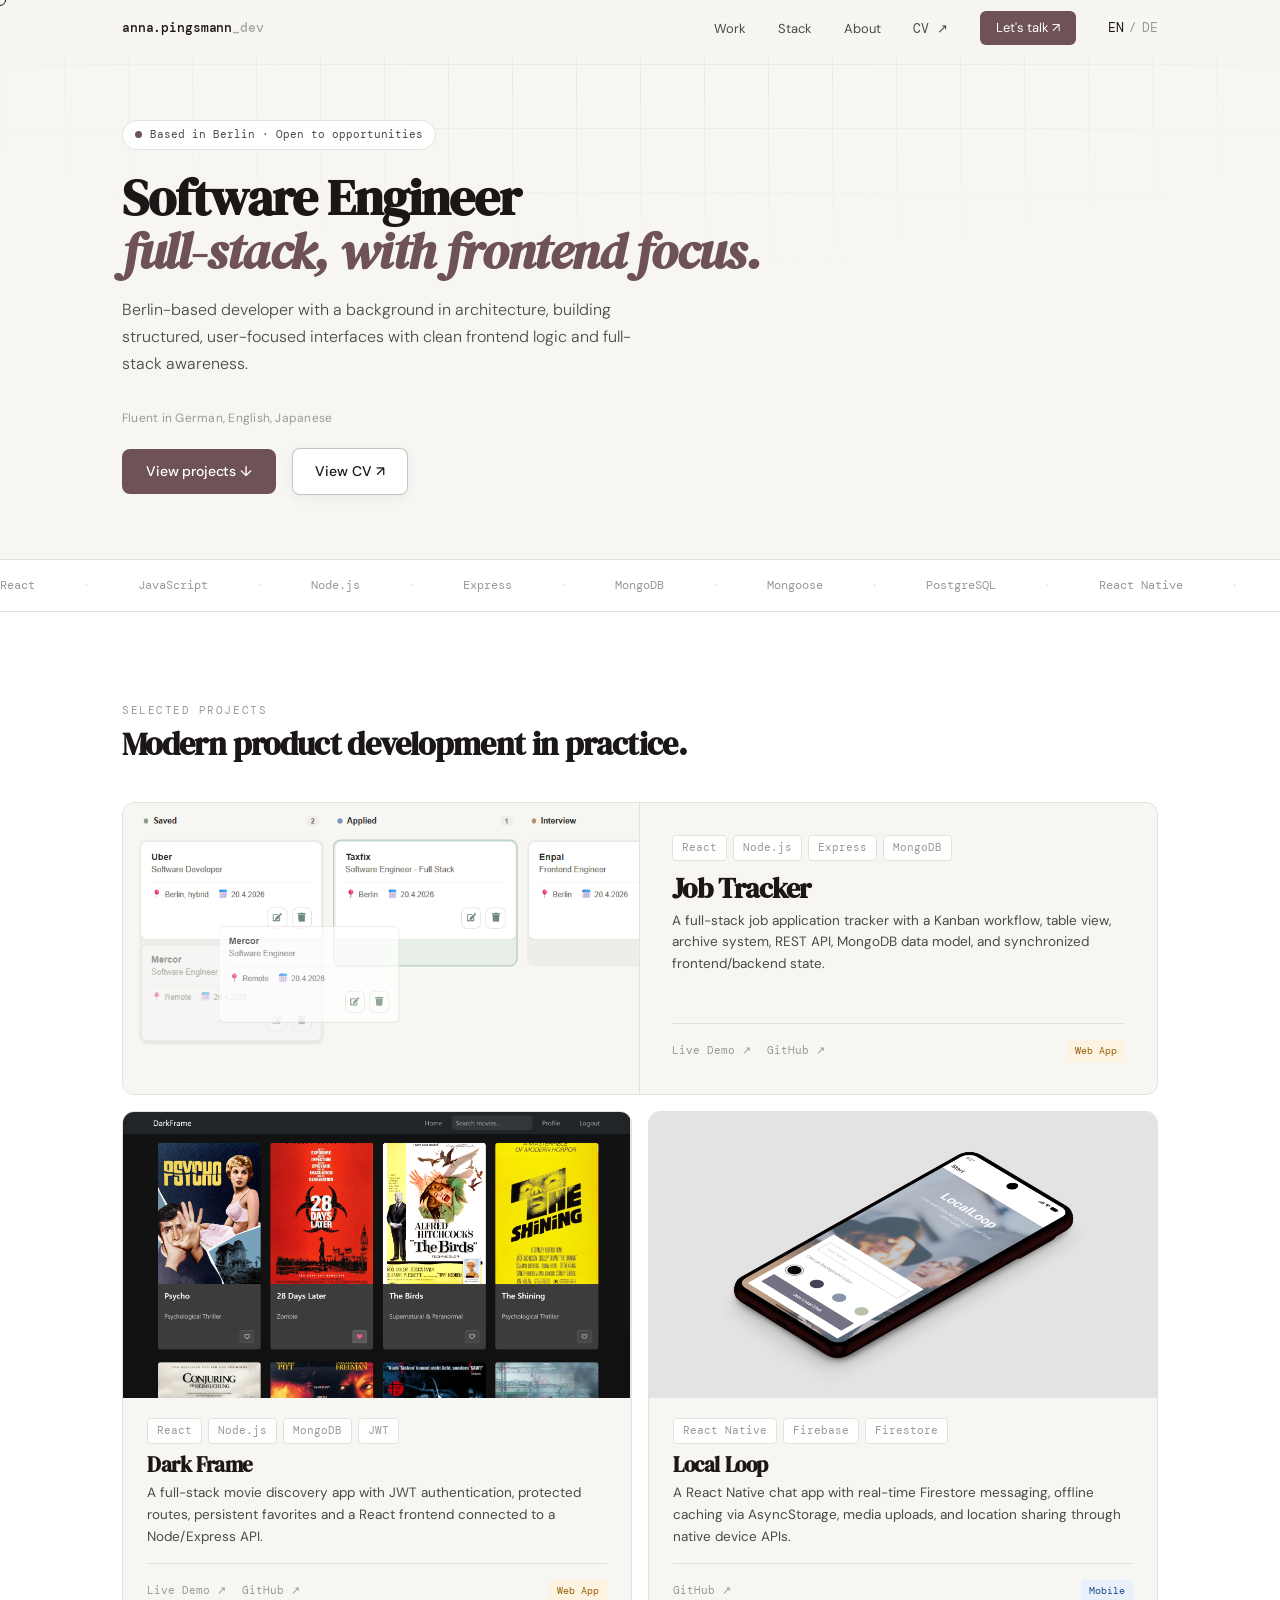
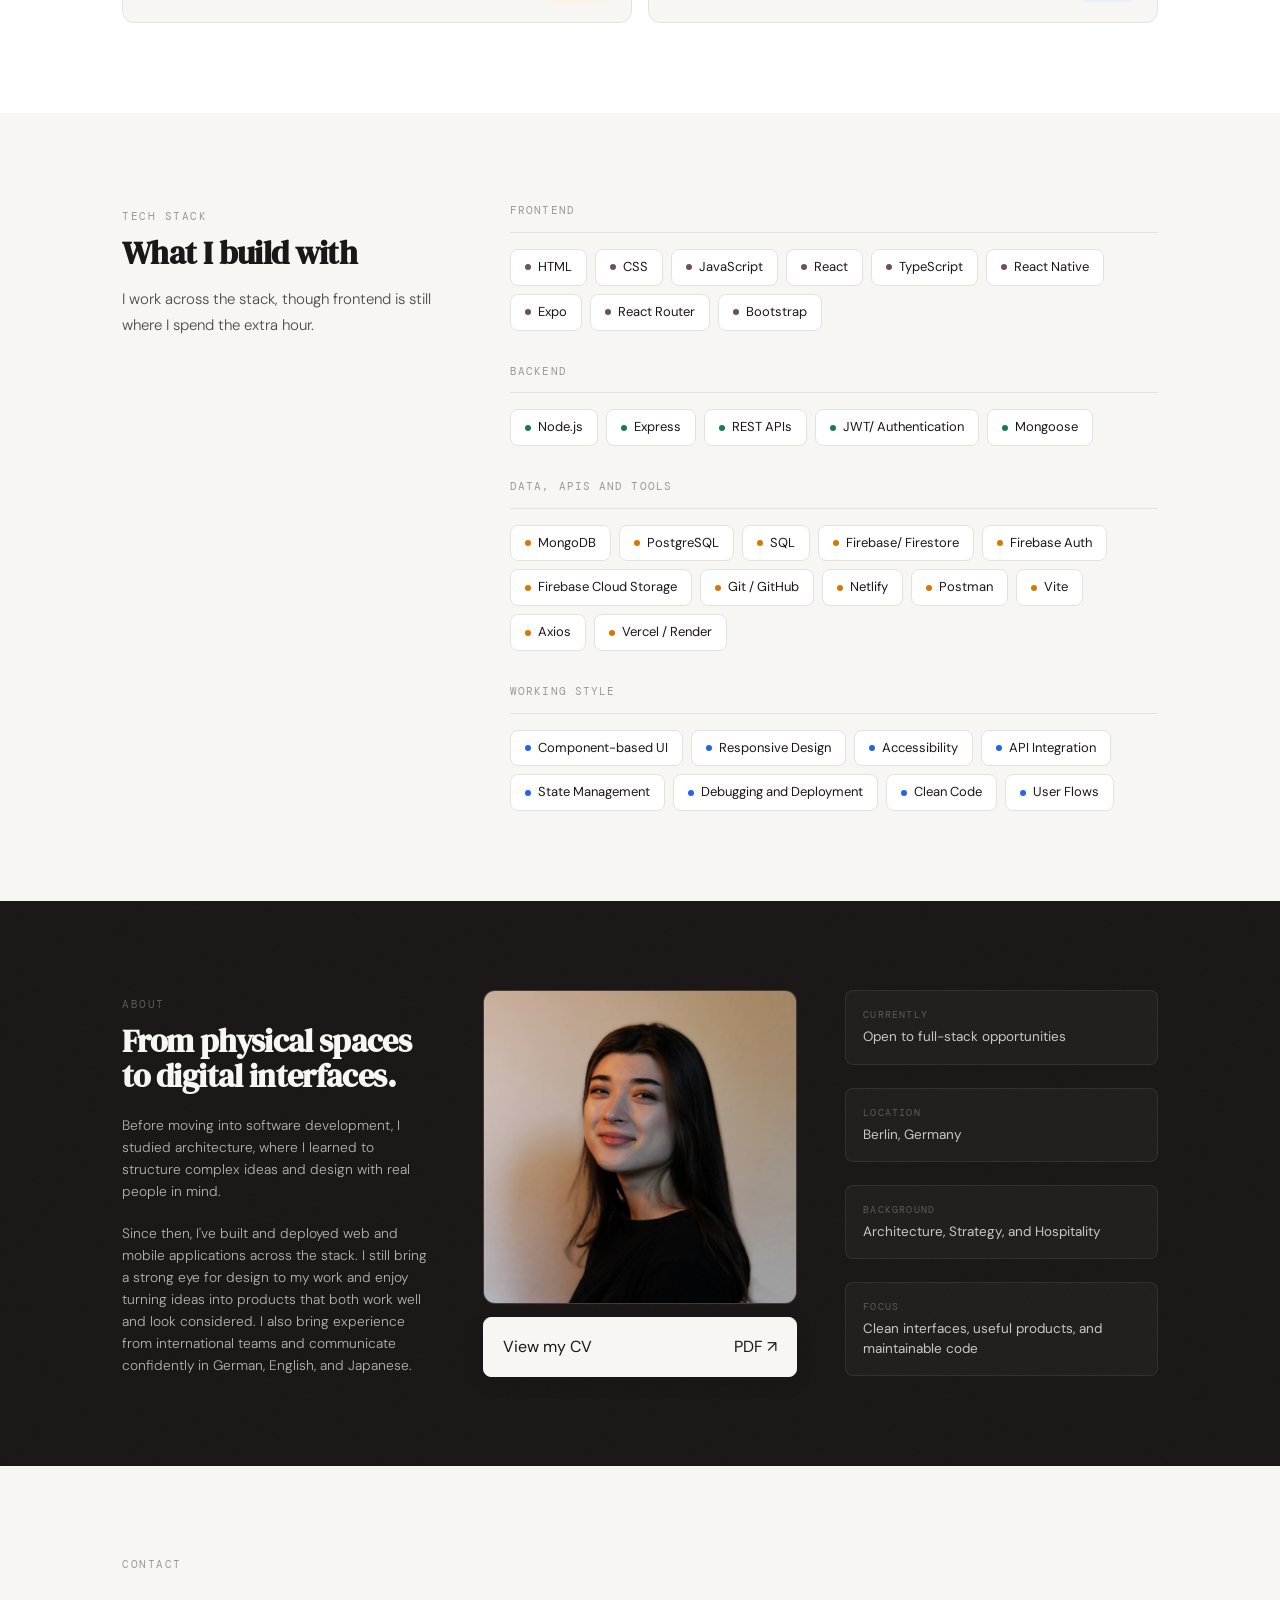
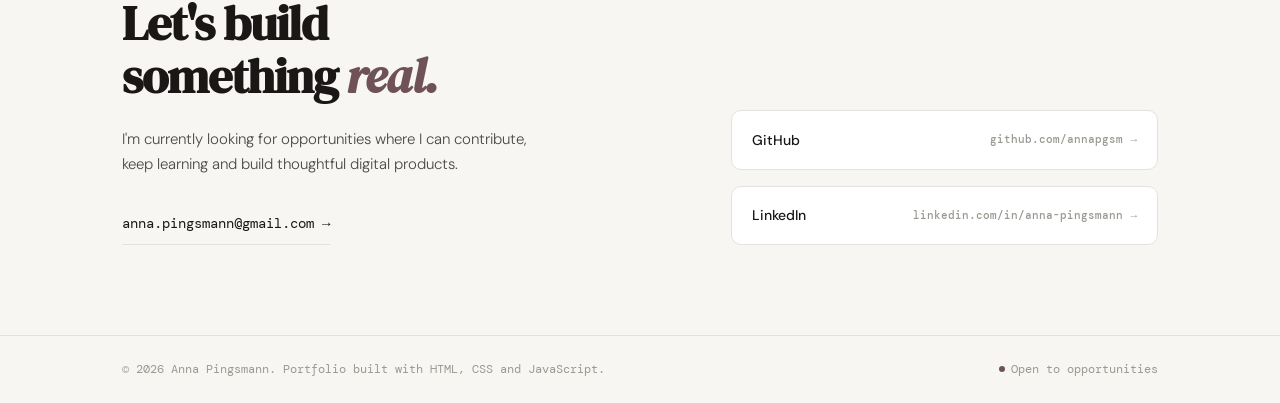
==== commit 40000b9b: "Change Text from Frontend Dev to Software Engineer" ====
--- a/index.html
+++ b/index.html
@@ -3,7 +3,7 @@
     <head>
         <meta charset="UTF-8" />
         <meta name="viewport" content="width=device-width, initial-scale=1.0" />
-        <title>Anna Pingsmann | Frontend Developer</title>
+        <title>Anna Pingsmann | Software Engineer</title>
         <link rel="preconnect" href="https://fonts.googleapis.com">
         <link rel="preconnect" href="https://fonts.gstatic.com" crossorigin>
         <link href="https://fonts.googleapis.com/css2?family=DM+Serif+Display:ital@0;1&family=DM+Mono:wght@300;400;500&family=DM+Sans:ital,opsz,wght@0,9..40,300;0,9..40,400;0,9..40,500;1,9..40,300&display=swap" rel="stylesheet">
@@ -88,8 +88,8 @@
                     </div>
 
                     <h1 class="hero-headline">
-                        Frontend Developer<br />
-                        <em>with full-stack experience.</em>
+                        Software Engineer<br />
+                        <em>full-stack, with frontend focus.</em>
                     </h1>
 
                     <p class="hero-sub">
@@ -312,10 +312,9 @@
                     <div class="skills-layout">
                         <div class="skills-intro reveal">
                             <span class="section-label">Tech stack</span>
-                            <h2 class="section-title skills-title">Frontend focused,<br />full-stack capable</h2>
+                            <h2 class="section-title skills-title">What I build with</h2>
                             <p>
-                                I enjoy building clean user interfaces, but I am also comfortable
-                                working across the backend, APIs, and databases needed to support them.
+                                I work across the stack, though frontend is still where I spend the extra hour.
                             </p>
                         </div>
 
@@ -327,6 +326,7 @@
                                     <span class="skill-pill"><span class="skill-dot dot-accent"></span>CSS</span>
                                     <span class="skill-pill"><span class="skill-dot dot-accent"></span>JavaScript</span>
                                     <span class="skill-pill"><span class="skill-dot dot-accent"></span>React</span>
+                                    <span class="skill-pill"><span class="skill-dot dot-accent"></span>TypeScript</span>
                                     <span class="skill-pill"><span class="skill-dot dot-accent"></span>React Native</span>
                                     <span class="skill-pill"><span class="skill-dot dot-accent"></span>Expo</span>
                                     <span class="skill-pill"><span class="skill-dot dot-accent"></span>React Router</span>
@@ -394,10 +394,10 @@
                             <span class="section-label">About</span>
                             <h2 class="section-title">From physical spaces to digital interfaces.</h2>
                             <p class="about-text">
-                                Before moving into development, I studied architecture, where I learned to structure complex ideas, think in systems, and design with real people in mind.
+                                Before moving into software development, I studied architecture, where I learned to structure complex ideas and design with real people in mind.
                             </p>
                             <p class="about-text">
-                                Today, I bring that mindset into digital products. I build web and mobile applications with clear frontend logic, clean code, and understandable data flows. I also bring experience from international teams and communicate confidently in German, English, and Japanese.
+                                Since then, I've built and deployed web and mobile applications across the stack. I still bring a strong eye for design to my work and enjoy turning ideas into products that both work well and look considered. I also bring experience from international teams and communicate confidently in German, English, and Japanese.
                             </p>
                         </div>
 
@@ -419,7 +419,7 @@
                         <div class="about-facts reveal reveal-delay-2">
                             <div class="about-fact">
                                 <div class="about-fact-label">Currently</div>
-                                <div class="about-fact-val">Open to frontend and full-stack opportunities</div>
+                                <div class="about-fact-val">Open to full-stack opportunities</div>
                             </div>
 
                             <div class="about-fact">
@@ -449,7 +449,7 @@
                             <h2 class="contact-tagline">Let's build<br />something <em>real.</em></h2>
                             <p class="contact-sub">
                                 I'm currently looking for opportunities where I can contribute, keep
-                                learning, and build thoughtful digital products with a strong frontend focus.
+                                learning and build thoughtful digital products.
                             </p>
                             <a href="mailto:anna.pingsmann@gmail.com" class="contact-email">
                                 anna.pingsmann@gmail.com →
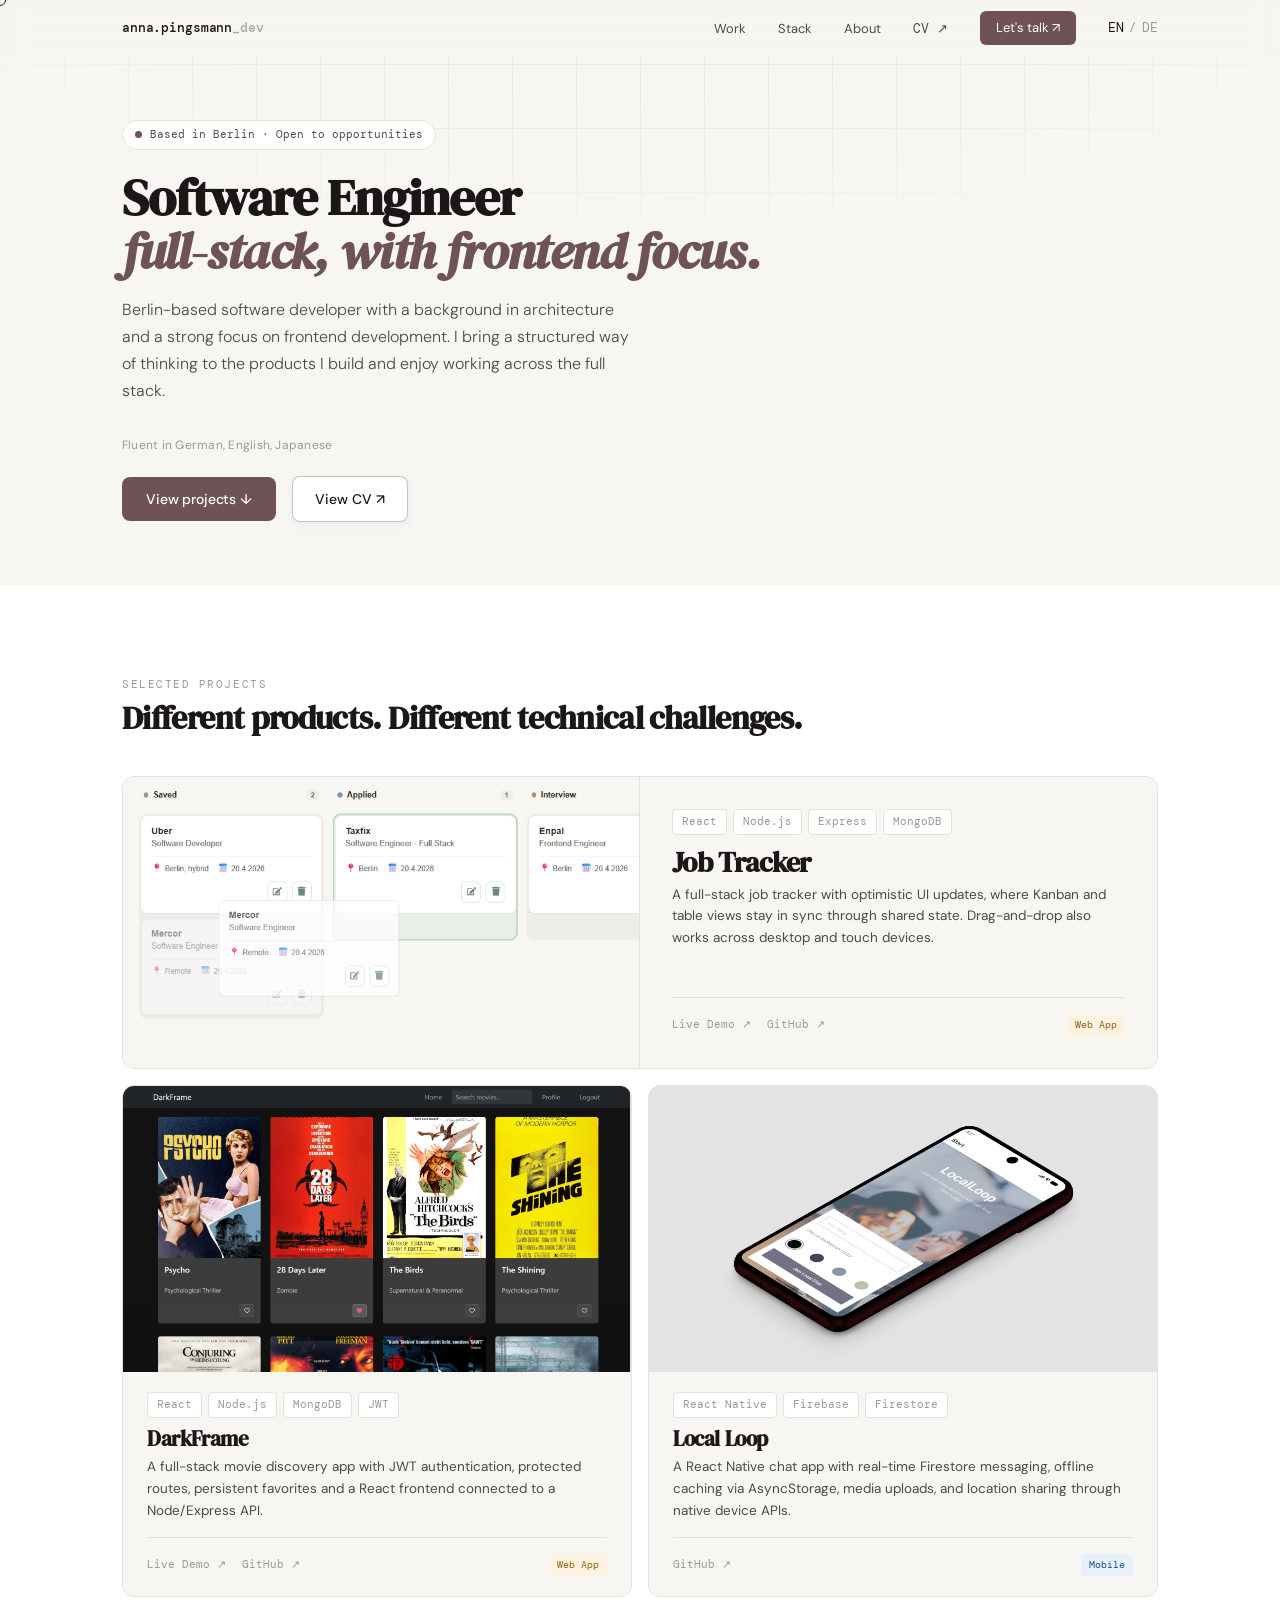
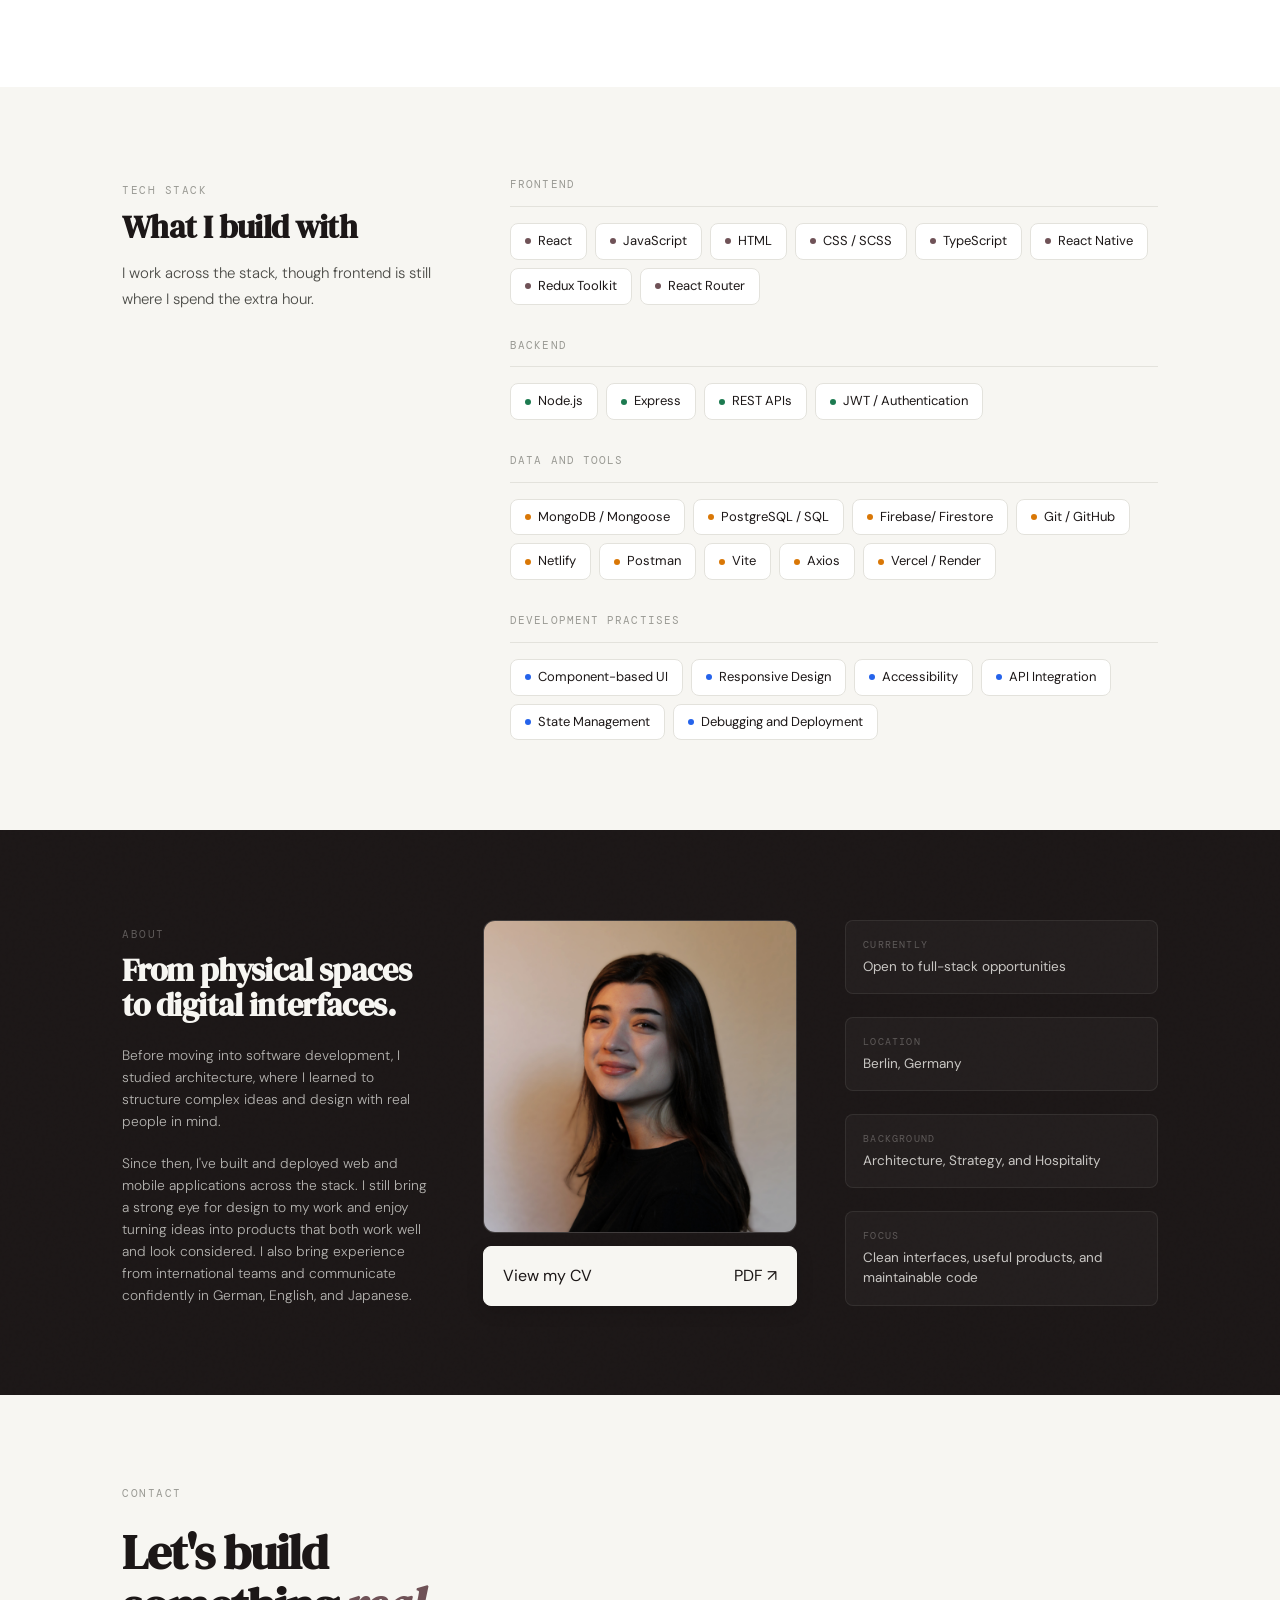
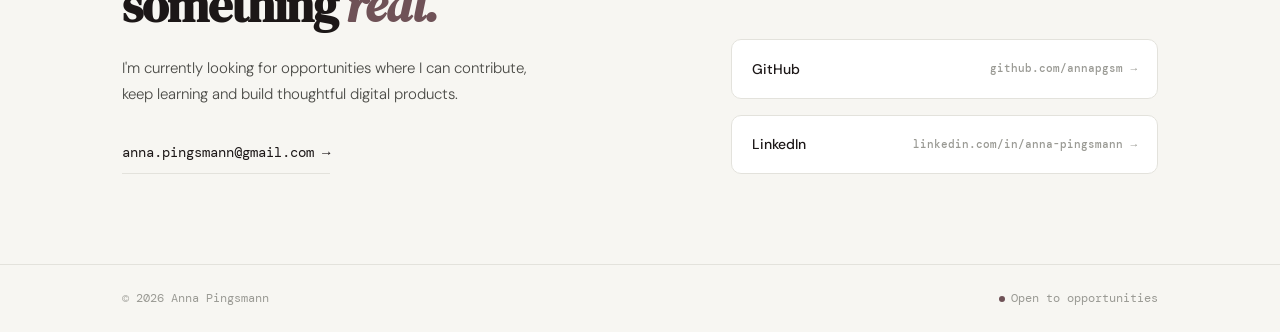
==== commit 6e7a5f6d: "refine portfolio copy and skills section" ====
--- a/index.html
+++ b/index.html
@@ -93,7 +93,7 @@
                     </h1>
 
                     <p class="hero-sub">
-                        Berlin-based developer with a background in architecture, building structured, user-focused interfaces with clean frontend logic and full-stack awareness.
+                        Berlin-based software developer with a background in architecture and a strong focus on frontend development. I bring a structured way of thinking to the products I build and enjoy working across the full stack.
                     </p>
 
                     <p class="hero-meta">
@@ -117,42 +117,12 @@
                 </div>
             </section>
 
-            <div class="marquee-section" aria-hidden="true">
-                <div class="marquee-track">
-                    <span class="marquee-item">React</span>
-                    <span class="marquee-item">JavaScript</span>
-                    <span class="marquee-item">Node.js</span>
-                    <span class="marquee-item">Express</span>
-                    <span class="marquee-item">MongoDB</span>
-                    <span class="marquee-item">Mongoose</span>
-                    <span class="marquee-item">PostgreSQL</span>
-                    <span class="marquee-item">React Native</span>
-                    <span class="marquee-item">Firebase</span>
-                    <span class="marquee-item">REST APIs</span>
-                    <span class="marquee-item">Git / GitHub</span>
-                    <span class="marquee-item">Responsive Design</span>
-
-                    <span class="marquee-item">React</span>
-                    <span class="marquee-item">JavaScript</span>
-                    <span class="marquee-item">Node.js</span>
-                    <span class="marquee-item">Express</span>
-                    <span class="marquee-item">MongoDB</span>
-                    <span class="marquee-item">Mongoose</span>
-                    <span class="marquee-item">PostgreSQL</span>
-                    <span class="marquee-item">React Native</span>
-                    <span class="marquee-item">Firebase</span>
-                    <span class="marquee-item">REST APIs</span>
-                    <span class="marquee-item">Git / GitHub</span>
-                    <span class="marquee-item">Responsive Design</span>
-                </div>
-            </div>
-
             <section id="projects">
                 <div class="container">
                     <div class="section-header reveal">
                         <div class="section-header-left">
                             <span class="section-label">Selected Projects</span>
-                            <h2 class="section-title">Modern product development in practice.</h2>
+                            <h2 class="section-title">Different products. Different technical challenges.</h2>
                         </div>
                     </div>
 
@@ -184,7 +154,7 @@
                                     <h3 class="card-title">Job Tracker</h3>
 
                                     <p class="card-desc">
-                                        A full-stack job application tracker with a Kanban workflow, table view, archive system, REST API, MongoDB data model, and synchronized frontend/backend state.      
+                                        A full-stack job tracker with optimistic UI updates, where Kanban and table views stay in sync through shared state. Drag-and-drop also works across desktop and touch devices.
                                     </p>
                                     </div>
 
@@ -213,7 +183,7 @@
                             <a
                                 href="projects/darkframe/index.html"
                                 class="card-overlay-link"
-                                aria-label="Open Dark Frame case study"
+                                aria-label="Open DarkFrame case study"
                             ></a>
                             <div class="card-preview">
                                 <img
@@ -232,7 +202,7 @@
                                         <span class="tag">JWT</span>
                                     </div>
 
-                                    <h3 class="card-title">Dark Frame</h3>
+                                    <h3 class="card-title">DarkFrame</h3>
 
                                     <p class="card-desc">
                                         A full-stack movie discovery app with JWT authentication, protected routes, persistent favorites and a React frontend connected to a Node/Express API.
@@ -322,16 +292,14 @@
                             <div class="reveal">
                                 <div class="skill-group-label">Frontend</div>
                                 <div class="skill-items">
+                                    <span class="skill-pill"><span class="skill-dot dot-accent"></span>React</span>
+                                    <span class="skill-pill"><span class="skill-dot dot-accent"></span>JavaScript</span>
                                     <span class="skill-pill"><span class="skill-dot dot-accent"></span>HTML</span>
-                                    <span class="skill-pill"><span class="skill-dot dot-accent"></span>CSS</span>
-                                    <span class="skill-pill"><span class="skill-dot dot-accent"></span>JavaScript</span>
-                                    <span class="skill-pill"><span class="skill-dot dot-accent"></span>React</span>
+                                    <span class="skill-pill"><span class="skill-dot dot-accent"></span>CSS / SCSS</span>
                                     <span class="skill-pill"><span class="skill-dot dot-accent"></span>TypeScript</span>
                                     <span class="skill-pill"><span class="skill-dot dot-accent"></span>React Native</span>
-                                    <span class="skill-pill"><span class="skill-dot dot-accent"></span>Expo</span>
+                                    <span class="skill-pill"><span class="skill-dot dot-accent"></span>Redux Toolkit</span>
                                     <span class="skill-pill"><span class="skill-dot dot-accent"></span>React Router</span>
-                                    <span class="skill-pill"><span class="skill-dot dot-accent"></span>Bootstrap</span>
-
                                 </div>
                             </div>
 
@@ -341,33 +309,27 @@
                                     <span class="skill-pill"><span class="skill-dot dot-green"></span>Node.js</span>
                                     <span class="skill-pill"><span class="skill-dot dot-green"></span>Express</span>
                                     <span class="skill-pill"><span class="skill-dot dot-green"></span>REST APIs</span>
-                                    <span class="skill-pill"><span class="skill-dot dot-green"></span>JWT/ Authentication</span>
-                                    <span class="skill-pill"><span class="skill-dot dot-green"></span>Mongoose</span>
-
+                                    <span class="skill-pill"><span class="skill-dot dot-green"></span>JWT / Authentication</span>
                                 </div>
                             </div>
 
                             <div class="reveal reveal-delay-2">
-                                <div class="skill-group-label">Data, APIs and Tools</div>
+                                <div class="skill-group-label">Data and Tools</div>
                                 <div class="skill-items">
-                                    <span class="skill-pill"><span class="skill-dot dot-amber"></span>MongoDB</span>
-                                    <span class="skill-pill"><span class="skill-dot dot-amber"></span>PostgreSQL</span>
-                                    <span class="skill-pill"><span class="skill-dot dot-amber"></span>SQL</span>
+                                    <span class="skill-pill"><span class="skill-dot dot-amber"></span>MongoDB / Mongoose</span>
+                                    <span class="skill-pill"><span class="skill-dot dot-amber"></span>PostgreSQL / SQL</span>
                                     <span class="skill-pill"><span class="skill-dot dot-amber"></span>Firebase/ Firestore</span>
-                                    <span class="skill-pill"><span class="skill-dot dot-amber"></span>Firebase Auth</span>
-                                    <span class="skill-pill"><span class="skill-dot dot-amber"></span>Firebase Cloud Storage</span>
                                     <span class="skill-pill"><span class="skill-dot dot-amber"></span>Git / GitHub</span>
                                     <span class="skill-pill"><span class="skill-dot dot-amber"></span>Netlify</span>
                                     <span class="skill-pill"><span class="skill-dot dot-amber"></span>Postman</span>
                                     <span class="skill-pill"><span class="skill-dot dot-amber"></span>Vite</span>
                                     <span class="skill-pill"><span class="skill-dot dot-amber"></span>Axios</span>
                                     <span class="skill-pill"><span class="skill-dot dot-amber"></span>Vercel / Render</span>
-
                                 </div>
                             </div>
 
                             <div class="reveal reveal-delay-3">
-                                <div class="skill-group-label">Working Style</div>
+                                <div class="skill-group-label">Development Practises</div>
                                 <div class="skill-items">
                                     <span class="skill-pill"><span class="skill-dot dot-blue"></span>Component-based UI</span>
                                     <span class="skill-pill"><span class="skill-dot dot-blue"></span>Responsive Design</span>
@@ -375,9 +337,6 @@
                                     <span class="skill-pill"><span class="skill-dot dot-blue"></span>API Integration</span>
                                     <span class="skill-pill"><span class="skill-dot dot-blue"></span>State Management</span>
                                     <span class="skill-pill"><span class="skill-dot dot-blue"></span>Debugging and Deployment</span>
-                                    <span class="skill-pill"><span class="skill-dot dot-blue"></span>Clean Code</span>
-                                    <span class="skill-pill"><span class="skill-dot dot-blue"></span>User Flows</span>
-
                                 </div>
                             </div>
                         </div>
@@ -474,7 +433,7 @@
 
         <footer>
             <div class="footer-inner">
-                <span class="footer-copy">© 2026 Anna Pingsmann. Portfolio built with HTML, CSS and JavaScript.</span>
+                <span class="footer-copy">© 2026 Anna Pingsmann</span>
                 <span class="footer-available"><span class="avail-dot"></span>Open to opportunities</span>
             </div>
         </footer>
--- a/styles.css
+++ b/styles.css
@@ -488,43 +488,6 @@
     background: var(--surface);
     box-shadow: 0 5px 18px rgba(28, 23, 23, 0.08);
 }
-
-/* =========================================================
-   7. MARQUEE STRIP
-   - Horizontal moving strip of skills / tools
-   - Decorative support section after hero
-   ========================================================= */
-
-.marquee-section {
-    border-top: 1px solid var(--rule);
-    border-bottom: 1px solid var(--rule);
-    padding: 1rem 0;
-    overflow: hidden;
-    background: var(--surface);
-}
-
-.marquee-track {
-    display: flex;
-    gap: 3rem;
-    animation: marquee 60s linear infinite;
-    width: max-content;
-}
-
-.marquee-item {
-    font-family: var(--mono);
-    font-size: 12px;
-    color: var(--ink-3);
-    white-space: nowrap;
-    display: flex;
-    align-items: center;
-    gap: 3rem;
-}
-
-.marquee-item::after {
-    content: "·";
-    color: var(--rule);
-}
-
 /* =========================================================
    8. SHARED SECTION HEADERS
    - Reused in projects and potentially other sections
